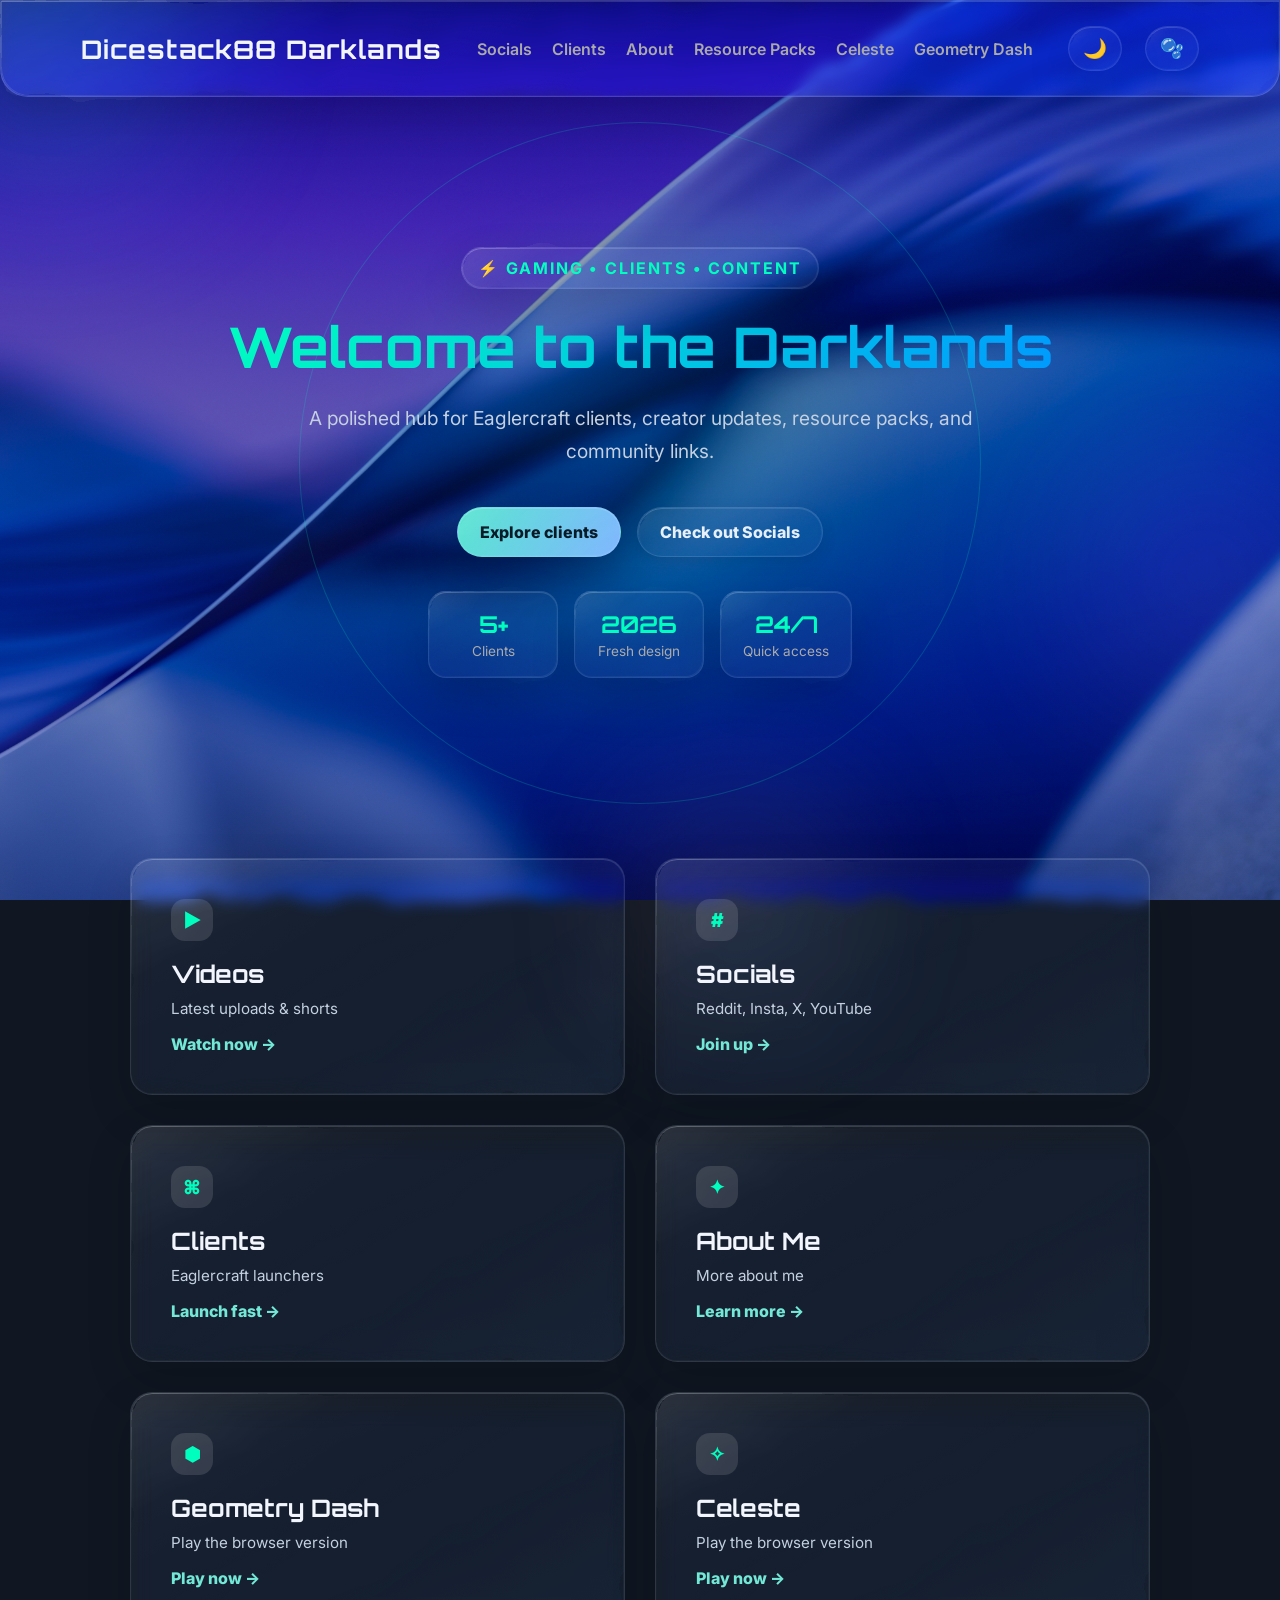
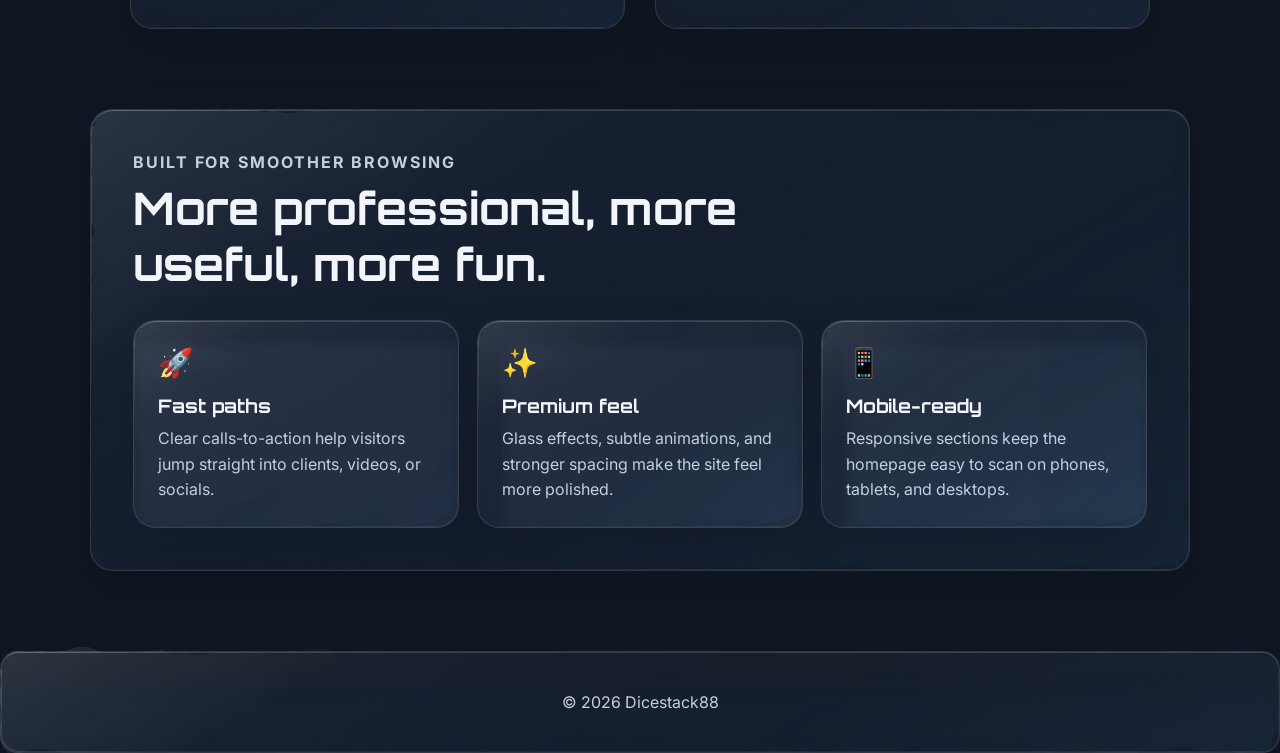
==== index.html @ 55f5ccf0 "Import dicestack88.github.io site files" ====
<!DOCTYPE html>
<html lang="en">
<head>
  <meta charset="UTF-8">
  <meta name="viewport" content="width=device-width, initial-scale=1.0">
  <title>Dicestack88 Darklands</title>
  <link rel="stylesheet" href="styles.css">
  <link rel="stylesheet" href="liquid-glass.css">
  <link href="https://fonts.googleapis.com/css2?family=Inter:wght@400;600;700&family=Orbitron:wght@500&display=swap" rel="stylesheet">
</head>
<body>

  <!-- Navbar -->
  <header class="navbar">
    <div class="logo">Dicestack88 Darklands</div>
    <nav>
      <a href="socials.html">Socials</a>
      <a href="clients.html">Clients</a>
      <a href="about.html">About</a>
      <a href="resourcepacks.html">Resource Packs</a>
      <a href="https://dicestack88.github.io/celeste-wasm/">Celeste</a>
      <a href="geometrydash.html">Geometry Dash</a>
    </nav>
    <button id="themeToggle" class="theme-toggle" title="Toggle dark/light mode" aria-label="Toggle dark/light mode">🌙</button>
  </header>

  <!-- Animated Background -->
  <div class="animated-bg">
    <div class="gradient-orb orb-1"></div>
    <div class="gradient-orb orb-2"></div>
    <div class="gradient-orb orb-3"></div>
  </div>

  <!-- Hero -->
  <section class="hero">
    <div class="hero-badge">⚡ Gaming • Clients • Content</div>
    <h1 class="hero-title">Welcome to the Darklands</h1>
    <p class="hero-subtitle">A polished hub for Eaglercraft clients, creator updates, resource packs, and community links.</p>
    <div class="hero-actions">
      <a class="btn btn-primary" href="clients.html">Explore clients</a>
      <a class="btn btn-secondary" href="socials.html">Check out Socials</a>
    </div>
    <div class="hero-stats" aria-label="Site highlights">
      <div><strong>5+</strong><span>Clients</span></div>
      <div><strong>2026</strong><span>Fresh design</span></div>
      <div><strong>24/7</strong><span>Quick access</span></div>
    </div>
  </section>

  <!-- Cards -->
  <section id="sections" class="sections" aria-label="Featured sections">
    <a href="https://dicestack88.github.io/dicestack88youtube.html" class="card card1 glass-card">
      <div class="card-content">
        <span class="card-icon">▶</span>
        <h2>Videos</h2>
        <p>Latest uploads & shorts</p>
        <span class="card-link">Watch now →</span>
      </div>
    </a>

    <a href="socials.html" class="card card2 glass-card">
      <div class="card-content">
        <span class="card-icon">#</span>
        <h2>Socials</h2>
        <p>Reddit, Insta, X, YouTube</p>
        <span class="card-link">Join up →</span>
      </div>
    </a>

    <a href="clients.html" class="card card3 glass-card">
      <div class="card-content">
        <span class="card-icon">⌘</span>
        <h2>Clients</h2>
        <p>Eaglercraft launchers</p>
        <span class="card-link">Launch fast →</span>
      </div>
    </a>

    <a href="about.html" class="card card4 glass-card">
      <div class="card-content">
        <span class="card-icon">✦</span>
        <h2>About Me</h2>
        <p>More about me</p>
        <span class="card-link">Learn more →</span>
      </div>
    </a>

    <a href="geometrydash.html" class="card card1 glass-card">
      <div class="card-content">
        <span class="card-icon">⬢</span>
        <h2>Geometry Dash</h2>
        <p>Play the browser version</p>
        <span class="card-link">Play now →</span>
      </div>
    </a>

    <a href="https://dicestack88.github.io/celeste-wasm/" class="card card2 glass-card">
      <div class="card-content">
        <span class="card-icon">✧</span>
        <h2>Celeste</h2>
        <p>Play the browser version</p>
        <span class="card-link">Play now →</span>
      </div>
    </a>
  </section>

  <!-- Experience Highlights -->
  <section class="experience-panel" aria-labelledby="experience-title">
    <div>
      <p class="eyebrow">Built for smoother browsing</p>
      <h2 id="experience-title">More professional, more useful, more fun.</h2>
    </div>
    <div class="feature-grid">
      <article class="feature-card">
        <span>🚀</span>
        <h3>Fast paths</h3>
        <p>Clear calls-to-action help visitors jump straight into clients, videos, or socials.</p>
      </article>
      <article class="feature-card">
        <span>✨</span>
        <h3>Premium feel</h3>
        <p>Glass effects, subtle animations, and stronger spacing make the site feel more polished.</p>
      </article>
      <article class="feature-card">
        <span>📱</span>
        <h3>Mobile-ready</h3>
        <p>Responsive sections keep the homepage easy to scan on phones, tablets, and desktops.</p>
      </article>
    </div>
  </section>

  <!-- Footer -->
  <footer class="footer">
    <p>© 2026 Dicestack88</p>
  </footer>

  <script src="theme.js"></script>
  <script src="liquid-glass.js"></script>
</body>
</html>
---- styles.css ----
@import url('https://fonts.googleapis.com/css2?family=Inter:wght@400;600;700&family=Orbitron:wght@500&display=swap');

/* ===== CSS Variables ===== */
:root {
  --primary: #00ffbf;
  --primary-dark: #00cc99;
  --bg: #101722;
  --bg-light: #202c3b;
  --text: #ffffff;
  --text-muted: #aaa;
  --glass-bg: rgba(255, 255, 255, 0.1);
  --glass-border: rgba(255, 255, 255, 0.2);
}

body.light-mode {
  --primary: #00cc99;
  --primary-dark: #009977;
  --bg: #f3f7fc;
  --bg-light: #ffffff;
  --text: #1a1a1a;
  --text-muted: #555;
  --glass-bg: rgba(0, 0, 0, 0.05);
  --glass-border: rgba(0, 0, 0, 0.1);
}

/* ===== Global ===== */
* {
  margin: 0;
  padding: 0;
  box-sizing: border-box;
}

html {
  scroll-behavior: smooth;
}

body {
  font-family: 'Inter', sans-serif;
  background: var(--bg);
  color: var(--text);
  transition: background 0.5s ease, color 0.5s ease;
  position: relative;
  overflow-x: hidden;
}

a {
  text-decoration: none;
  color: var(--text);
}

/* ===== Animated Background ===== */
.animated-bg {
  position: fixed;
  top: 0;
  left: 0;
  width: 100%;
  height: 100%;
  z-index: -1;
  pointer-events: none;
  background: var(--bg);
}

.gradient-orb {
  position: absolute;
  border-radius: 50%;
  filter: blur(80px);
  opacity: 0.3;
  animation: float 20s ease-in-out infinite;
}

.orb-1 {
  width: 300px;
  height: 300px;
  background: linear-gradient(135deg, #00ffbf, #00cc99);
  top: -100px;
  left: -100px;
  animation-duration: 20s;
}

.orb-2 {
  width: 250px;
  height: 250px;
  background: linear-gradient(135deg, #0099ff, #00ffbf);
  top: 50%;
  right: -50px;
  animation-duration: 25s;
  animation-delay: 5s;
}

.orb-3 {
  width: 200px;
  height: 200px;
  background: linear-gradient(135deg, #9d4edd, #00ffbf);
  bottom: -100px;
  left: 50%;
  animation-duration: 30s;
  animation-delay: 10s;
}

@keyframes float {
  0%, 100% { transform: translate(0, 0); }
  25% { transform: translate(30px, -30px); }
  50% { transform: translate(-20px, 20px); }
  75% { transform: translate(20px, -20px); }
}

/* ===== Navbar ===== */
.navbar {
  display: flex;
  justify-content: space-between;
  align-items: center;
  padding: 25px 80px;
  background: var(--glass-bg);
  backdrop-filter: blur(20px);
  border-bottom: 1px solid var(--glass-border);
  position: sticky;
  top: 0;
  z-index: 100;
  transition: all 0.3s ease;
  flex-wrap: wrap;
  gap: 15px;
}

.logo {
  font-family: 'Orbitron', sans-serif;
  font-size: 1.6rem;
  color: var(--primary);
  font-weight: 700;
  letter-spacing: 1px;
}

.navbar nav {
  display: flex;
  gap: 20px;
  flex: 1;
  justify-content: center;
}

.navbar nav a {
  font-weight: 600;
  color: var(--text-muted);
  transition: all 0.3s ease;
  position: relative;
}

.navbar nav a:hover {
  color: var(--primary);
}

.navbar nav a::after {
  content: '';
  position: absolute;
  bottom: -5px;
  left: 0;
  width: 0;
  height: 2px;
  background: var(--primary);
  transition: width 0.3s ease;
}

.navbar nav a:hover::after {
  width: 100%;
}

/* ===== Theme Toggle ===== */
.theme-toggle {
  background: var(--glass-bg);
  border: 1px solid var(--glass-border);
  color: var(--primary);
  padding: 10px 14px;
  border-radius: 8px;
  cursor: pointer;
  font-size: 1.2rem;
  transition: all 0.3s ease;
  backdrop-filter: blur(10px);
}

.theme-toggle:hover {
  background: var(--primary);
  color: var(--bg);
  transform: scale(1.1) rotate(20deg);
}

/* ===== Hero (Home Page) ===== */
.hero {
  text-align: center;
  padding: 200px 20px 120px;
  position: relative;
  z-index: 1;
}

.hero-title {
  font-size: 3.5rem;
  font-family: 'Orbitron', sans-serif;
  margin-bottom: 20px;
  background: linear-gradient(135deg, var(--primary), #0099ff);
  -webkit-background-clip: text;
  -webkit-text-fill-color: transparent;
  background-clip: text;
  animation: slideDown 0.8s ease-out;
}

.hero-subtitle {
  color: var(--text-muted);
  margin-bottom: 40px;
  font-size: 1.2rem;
  animation: slideUp 0.8s ease-out 0.2s both;
}

@keyframes slideDown {
  from {
    opacity: 0;
    transform: translateY(-30px);
  }
  to {
    opacity: 1;
    transform: translateY(0);
  }
}

@keyframes slideUp {
  from {
    opacity: 0;
    transform: translateY(30px);
  }
  to {
    opacity: 1;
    transform: translateY(0);
  }
}

/* ===== Cards Section (Home Page) ===== */
.sections {
  max-width: 1100px;
  margin: auto;
  padding: 60px 40px;
  display: grid;
  grid-template-columns: repeat(2, 1fr);
  gap: 30px;
  position: relative;
  z-index: 1;
}

.card {
  padding: 40px;
  border-radius: 18px;
  min-height: 180px;
  transition: all 0.4s cubic-bezier(0.4, 0, 0.2, 1);
  display: flex;
  flex-direction: column;
  justify-content: flex-end;
  position: relative;
  overflow: hidden;
  border: 1px solid rgba(255, 255, 255, 0.1);
}

.card::before {
  content: '';
  position: absolute;
  inset: 0;
  background: linear-gradient(135deg, transparent, rgba(255, 255, 255, 0.1));
  opacity: 0;
  transition: opacity 0.4s ease;
  pointer-events: none;
}

.card:hover::before {
  opacity: 1;
}

.glass-card {
  background: var(--glass-bg);
  backdrop-filter: blur(10px);
  border: 1px solid var(--glass-border);
}

.card-content {
  position: relative;
  z-index: 2;
}

.card h2 {
  font-family: 'Orbitron', sans-serif;
  margin-bottom: 10px;
  font-size: 1.5rem;
}

.card p {
  color: var(--text-muted);
  font-size: 0.95rem;
}

.card1 { 
  background: linear-gradient(135deg, rgba(31, 41, 51, 0.8), rgba(0, 255, 191, 0.1));
}
.card2 { 
  background: linear-gradient(135deg, rgba(43, 45, 66, 0.8), rgba(0, 153, 255, 0.1));
}
.card3 { 
  background: linear-gradient(135deg, rgba(40, 54, 24, 0.8), rgba(157, 78, 221, 0.1));
}
.card4 { 
  background: linear-gradient(135deg, rgba(58, 12, 163, 0.8), rgba(0, 255, 191, 0.1));
}

.card:hover {
  transform: translateY(-12px) scale(1.02);
  box-shadow: 0 20px 40px rgba(0, 255, 191, 0.2);
  border-color: var(--primary);
  backdrop-filter: blur(20px);
}

/* ===== Page Layout ===== */
.page {
  max-width: 1200px;
  margin: 80px auto;
  padding: 40px 20px;
  position: relative;
  z-index: 1;
}

.page h1 {
  font-family: 'Orbitron', sans-serif;
  font-size: 2.5rem;
  margin-bottom: 15px;
  color: var(--primary);
}

.page > p {
  color: var(--text-muted);
  margin-bottom: 40px;
  font-size: 1.1rem;
}


.inline-link {
  color: var(--primary);
  font-weight: 700;
  text-decoration: none;
}

.inline-link:hover {
  text-decoration: underline;
}

.videos-status {
  margin: -20px 0 28px;
  color: var(--text-muted);
  font-size: 0.95rem;
}

.youtube-embed-panel {
  margin-bottom: 60px;
  padding: 18px;
  border: 1px solid var(--glass-border);
  border-radius: 18px;
  background: var(--glass-bg);
  backdrop-filter: blur(12px);
  box-shadow: 0 18px 45px rgba(0, 0, 0, 0.18);
}

.youtube-frame-wrap {
  position: relative;
  width: 100%;
  aspect-ratio: 16 / 9;
  overflow: hidden;
  border-radius: 14px;
  background: var(--bg-light);
}

.youtube-frame-wrap iframe {
  position: absolute;
  inset: 0;
  width: 100%;
  height: 100%;
  border: 0;
}

.youtube-actions {
  display: flex;
  align-items: center;
  justify-content: space-between;
  gap: 16px;
  flex-wrap: wrap;
  margin-top: 18px;
}

.video-error {
  grid-column: 1 / -1;
  padding: 30px;
  border: 1px solid var(--glass-border);
  border-radius: 16px;
  background: var(--glass-bg);
  backdrop-filter: blur(10px);
  text-align: center;
}

.video-error h2 {
  color: var(--primary);
  font-family: 'Orbitron', sans-serif;
  margin-bottom: 12px;
}

.video-error p {
  color: var(--text-muted);
  margin: 0 auto 20px;
  max-width: 680px;
  line-height: 1.6;
}

.channel-link {
  display: inline-flex;
  align-items: center;
  justify-content: center;
  padding: 12px 20px;
  border-radius: 999px;
  background: var(--primary);
  color: var(--bg);
  font-weight: 800;
  text-decoration: none;
  transition: transform 0.3s ease, box-shadow 0.3s ease;
}

.channel-link:hover {
  transform: translateY(-2px);
  box-shadow: 0 14px 28px rgba(0, 255, 191, 0.24);
}

/* ===== Filter Controls ===== */
.filter-controls {
  display: flex;
  gap: 15px;
  margin-bottom: 40px;
  flex-wrap: wrap;
}

.filter-btn {
  background: var(--glass-bg);
  border: 1px solid var(--glass-border);
  color: var(--text-muted);
  padding: 12px 24px;
  border-radius: 10px;
  cursor: pointer;
  font-weight: 600;
  font-size: 0.95rem;
  transition: all 0.3s cubic-bezier(0.4, 0, 0.2, 1);
  backdrop-filter: blur(10px);
}

.filter-btn:hover {
  background: var(--primary);
  color: var(--bg);
  transform: translateY(-2px);
  box-shadow: 0 10px 20px rgba(0, 255, 191, 0.2);
}

.filter-btn.active {
  background: var(--primary);
  color: var(--bg);
  border-color: var(--primary);
  box-shadow: 0 10px 25px rgba(0, 255, 191, 0.3);
}

/* ===== Videos Container ===== */
.videos-container {
  display: grid;
  grid-template-columns: repeat(auto-fill, minmax(280px, 1fr));
  gap: 30px;
  margin-bottom: 60px;
}

/* ===== Video Card ===== */
.video-card {
  display: flex;
  flex-direction: column;
  border-radius: 14px;
  overflow: hidden;
  background: var(--glass-bg);
  backdrop-filter: blur(10px);
  border: 1px solid var(--glass-border);
  transition: all 0.4s cubic-bezier(0.4, 0, 0.2, 1);
  cursor: pointer;
}

.video-card:hover {
  transform: translateY(-8px) scale(1.02);
  border-color: var(--primary);
  box-shadow: 0 20px 40px rgba(0, 255, 191, 0.2);
}

.video-thumbnail-link {
  display: block;
  overflow: hidden;
}

.video-thumbnail {
  position: relative;
  width: 100%;
  aspect-ratio: 16 / 9;
  background: var(--bg-light);
  overflow: hidden;
}

.video-thumbnail img {
  width: 100%;
  height: 100%;
  object-fit: cover;
  transition: transform 0.4s ease;
}

.video-card:hover .video-thumbnail img {
  transform: scale(1.08);
}

.video-overlay {
  position: absolute;
  inset: 0;
  background: rgba(0, 0, 0, 0.4);
  display: flex;
  align-items: center;
  justify-content: center;
  gap: 15px;
  opacity: 0;
  transition: opacity 0.3s ease;
}

.video-card:hover .video-overlay {
  opacity: 1;
}

.play-icon {
  width: 60px;
  height: 60px;
  background: var(--primary);
  border-radius: 50%;
  display: flex;
  align-items: center;
  justify-content: center;
  color: var(--bg);
  font-size: 1.5rem;
  font-weight: bold;
  transition: transform 0.3s ease;
}

.video-card:hover .play-icon {
  transform: scale(1.15);
}

.video-type {
  background: rgba(0, 255, 191, 0.2);
  color: var(--primary);
  padding: 6px 14px;
  border-radius: 20px;
  font-size: 0.75rem;
  font-weight: 700;
  border: 1px solid var(--primary);
}

/* ===== Video Info ===== */
.video-info {
  padding: 20px;
  flex: 1;
  display: flex;
  flex-direction: column;
}

.video-title {
  text-decoration: none;
  margin-bottom: 12px;
  flex: 1;
}

.video-title h3 {
  font-family: 'Orbitron', sans-serif;
  color: var(--text);
  font-size: 1.1rem;
  line-height: 1.4;
  transition: color 0.3s ease;
}

.video-card:hover .video-title h3 {
  color: var(--primary);
}

.video-date {
  color: var(--text-muted);
  font-size: 0.85rem;
}

/* ===== Socials Page ===== */
.wide-list {
  display: flex;
  flex-direction: column;
  gap: 20px;
}

.wide-card {
  display: flex;
  justify-content: space-between;
  align-items: center;
  padding: 22px 25px;
  border-radius: 14px;
  transition: all 0.4s cubic-bezier(0.4, 0, 0.2, 1);
  color: white;
  border: 1px solid rgba(255, 255, 255, 0.1);
  backdrop-filter: blur(10px);
}

.wide-card:hover {
  transform: translateX(12px);
  filter: brightness(1.15);
  box-shadow: 0 15px 30px rgba(0, 0, 0, 0.3);
}

.youtube { background: linear-gradient(135deg, #ff0000, #cc0000); }
.discord { background: linear-gradient(135deg, #5865F2, #4752C4); }
.reddit { background: linear-gradient(135deg, #ff4500, #cc3300); }
.instagram { background: linear-gradient(135deg, #e1306c, #b1205d); }
.twitter { background: linear-gradient(135deg, #1da1f2, #1a7bc0); }

.wide-card-text h3 {
  font-size: 1.3rem;
  margin-bottom: 5px;
  font-weight: 700;
}

.wide-card-text p {
  color: rgba(255, 255, 255, 0.9);
  font-size: 0.95rem;
}

.wide-card img {
  width: 55px;
  height: 55px;
  object-fit: cover;
  border-radius: 10px;
  background: rgba(0, 0, 0, 0.2);
  padding: 6px;
}

/* ===== Clients Page ===== */
.client-list {
  display: flex;
  flex-direction: column;
  gap: 20px;
}

.client-card {
  display: flex;
  justify-content: space-between;
  align-items: center;
  padding: 26px 30px;
  border-radius: 16px;
  transition: all 0.4s cubic-bezier(0.4, 0, 0.2, 1);
  border: 1px solid rgba(255, 255, 255, 0.1);
  background: var(--glass-bg);
  backdrop-filter: blur(10px);
}

.client-card h2 {
  font-family: 'Orbitron', sans-serif;
  margin-bottom: 6px;
}

.client-card p {
  color: var(--text-muted);
  font-size: 0.95rem;
}

.launch {
  font-weight: bold;
  opacity: 0.9;
}

.client-card:hover {
  transform: translateX(12px);
  filter: brightness(1.1);
  border-color: var(--primary);
  box-shadow: 0 15px 30px rgba(0, 255, 191, 0.15);
}

.eb { background: linear-gradient(135deg, #00b4d8, #0096c0); }
.modern { background: linear-gradient(135deg, #7209b7, #5a0a8a); }
.tuff { background: linear-gradient(135deg, #f72585, #c41e5f); }
.resent { background: linear-gradient(135deg, #2a9d8f, #207a67); }
.launcher { background: linear-gradient(135deg, #fca311, #d68404); }

.eb:hover { box-shadow: 0 0 30px rgba(0, 180, 216, 0.5); }
.modern:hover { box-shadow: 0 0 30px rgba(114, 9, 183, 0.5); }
.tuff:hover { box-shadow: 0 0 30px rgba(247, 37, 133, 0.5); }
.resent:hover { box-shadow: 0 0 30px rgba(42, 157, 143, 0.5); }
.launcher:hover { box-shadow: 0 0 30px rgba(252, 163, 17, 0.5); }

/* ===== About Page ===== */
.about-container {
  display: grid;
  grid-template-columns: repeat(2, 1fr);
  gap: 25px;
}

.about-section {
  background: var(--glass-bg);
  backdrop-filter: blur(10px);
  padding: 30px;
  border-radius: 14px;
  border: 1px solid var(--glass-border);
  transition: all 0.4s cubic-bezier(0.4, 0, 0.2, 1);
}

.about-section:hover {
  transform: translateY(-8px);
  border-color: var(--primary);
  box-shadow: 0 15px 30px rgba(0, 255, 191, 0.2);
  background: linear-gradient(135deg, rgba(0, 255, 191, 0.1), rgba(0, 153, 255, 0.05));
}

.about-section h2 {
  font-family: 'Orbitron', sans-serif;
  font-size: 1.3rem;
  margin-bottom: 15px;
  color: var(--primary);
}

.about-section p {
  color: var(--text-muted);
  line-height: 1.6;
}

/* ===== Footer ===== */
.footer {
  text-align: center;
  padding: 40px;
  margin-top: 60px;
  border-top: 1px solid var(--glass-border);
  color: var(--text-muted);
  background: var(--glass-bg);
  backdrop-filter: blur(10px);
  position: relative;
  z-index: 1;
}

/* ===== No Results ===== */
.no-results {
  text-align: center;
  padding: 80px 20px;
  color: var(--text-muted);
}

.no-results p {
  font-size: 1.2rem;
}

/* ===== Mobile ===== */
@media (max-width: 1024px) {
  .videos-container {
    grid-template-columns: repeat(auto-fill, minmax(240px, 1fr));
    gap: 20px;
  }
}

@media (max-width: 800px) {
  .sections {
    grid-template-columns: 1fr;
  }

  .about-container {
    grid-template-columns: 1fr;
  }
}

@media (max-width: 768px) {
  .navbar {
    padding: 20px 30px;
    gap: 10px;
  }

  .navbar nav {
    order: 3;
    width: 100%;
    flex-direction: column;
    gap: 10px;
    justify-content: flex-start;
  }

  .page {
    margin: 40px auto;
    padding: 20px;
  }

  .page h1 {
    font-size: 2rem;
  }

  .hero-title {
    font-size: 2.2rem;
  }

  .videos-container {
    grid-template-columns: repeat(auto-fill, minmax(180px, 1fr));
    gap: 15px;
  }

  .filter-controls {
    gap: 10px;
  }

  .filter-btn {
    padding: 10px 16px;
    font-size: 0.85rem;
  }

  .wide-card {
    flex-direction: column;
    align-items: flex-start;
    gap: 10px;
  }

  .client-card {
    flex-direction: column;
    align-items: flex-start;
    gap: 10px;
  }

  .launch {
    align-self: flex-end;
  }
}

@media (max-width: 480px) {
  .navbar {
    padding: 15px 15px;
  }

  .logo {
    font-size: 1.2rem;
  }

  .page h1 {
    font-size: 1.5rem;
  }

  .hero-title {
    font-size: 1.8rem;
  }

  .videos-container {
    grid-template-columns: repeat(auto-fill, minmax(150px, 1fr));
    gap: 12px;
  }

  .video-info {
    padding: 12px;
  }

  .video-title h3 {
    font-size: 0.9rem;
  }

  .orb-1 {
    width: 150px;
    height: 150px;
  }

  .orb-2 {
    width: 100px;
    height: 100px;
  }

  .orb-3 {
    width: 80px;
    height: 80px;
  }

  .sections {
    padding: 30px 20px;
  }

  .about-container {
    gap: 15px;
  }

  .about-section {
    padding: 20px;
  }

  .wide-card {
    padding: 16px;
  }

  .client-card {
    padding: 16px;
  }
}

/* ===== Professional Homepage Enhancements ===== */
.hero {
  min-height: 72vh;
  display: flex;
  flex-direction: column;
  align-items: center;
  justify-content: center;
  padding-top: 150px;
}

.hero::before {
  content: '';
  position: absolute;
  width: min(680px, 85vw);
  height: min(680px, 85vw);
  border: 1px solid rgba(0, 255, 191, 0.18);
  border-radius: 50%;
  background: radial-gradient(circle, rgba(0, 255, 191, 0.12), transparent 60%);
  z-index: -1;
  animation: pulseGlow 6s ease-in-out infinite;
}

.hero-badge,
.eyebrow {
  color: var(--primary);
  font-weight: 700;
  letter-spacing: 0.12em;
  text-transform: uppercase;
}

.hero-badge {
  margin-bottom: 22px;
  padding: 10px 16px;
  border: 1px solid var(--glass-border);
  border-radius: 999px;
  background: var(--glass-bg);
  backdrop-filter: blur(14px);
  box-shadow: 0 10px 40px rgba(0, 255, 191, 0.08);
  animation: slideDown 0.8s ease-out both;
}

.hero-subtitle {
  max-width: 680px;
  margin-left: auto;
  margin-right: auto;
  line-height: 1.7;
}

.hero-actions,
.hero-stats {
  display: flex;
  justify-content: center;
  flex-wrap: wrap;
  gap: 16px;
  animation: slideUp 0.8s ease-out 0.35s both;
}

.btn {
  display: inline-flex;
  align-items: center;
  justify-content: center;
  min-width: 155px;
  padding: 14px 22px;
  border-radius: 999px;
  font-weight: 800;
  transition: transform 0.3s ease, box-shadow 0.3s ease, background 0.3s ease;
}

.btn:hover,
.btn:focus-visible {
  transform: translateY(-3px);
}

.btn-primary {
  color: var(--bg);
  background: linear-gradient(135deg, var(--primary), #0099ff);
  box-shadow: 0 14px 30px rgba(0, 255, 191, 0.25);
}

.btn-secondary {
  color: var(--text);
  background: var(--glass-bg);
  border: 1px solid var(--glass-border);
  backdrop-filter: blur(12px);
}

.hero-stats {
  margin-top: 34px;
}

.hero-stats div {
  min-width: 130px;
  padding: 18px 22px;
  border: 1px solid var(--glass-border);
  border-radius: 18px;
  background: var(--glass-bg);
  backdrop-filter: blur(16px);
}

.hero-stats strong,
.hero-stats span {
  display: block;
}

.hero-stats strong {
  font-family: 'Orbitron', sans-serif;
  color: var(--primary);
  font-size: 1.45rem;
}

.hero-stats span {
  color: var(--text-muted);
  margin-top: 4px;
  font-size: 0.85rem;
}

.card-icon {
  display: inline-grid;
  place-items: center;
  width: 42px;
  height: 42px;
  margin-bottom: 18px;
  border-radius: 14px;
  background: rgba(255, 255, 255, 0.12);
  color: var(--primary);
  font-weight: 900;
  font-size: 1.2rem;
}

.card-link {
  display: inline-block;
  margin-top: 16px;
  color: var(--primary);
  font-weight: 800;
}

.experience-panel {
  max-width: 1100px;
  margin: 20px auto 80px;
  padding: 42px;
  border: 1px solid var(--glass-border);
  border-radius: 28px;
  background: linear-gradient(135deg, var(--glass-bg), rgba(0, 255, 191, 0.06));
  backdrop-filter: blur(18px);
  position: relative;
  z-index: 1;
}

.experience-panel h2 {
  max-width: 720px;
  margin: 8px 0 28px;
  font-family: 'Orbitron', sans-serif;
  font-size: clamp(1.8rem, 4vw, 2.8rem);
}

.feature-grid {
  display: grid;
  grid-template-columns: repeat(3, 1fr);
  gap: 18px;
}

.feature-card {
  padding: 24px;
  border: 1px solid var(--glass-border);
  border-radius: 20px;
  background: rgba(255, 255, 255, 0.06);
}

.feature-card span {
  font-size: 1.8rem;
}

.feature-card h3 {
  margin: 14px 0 8px;
  font-family: 'Orbitron', sans-serif;
}

.feature-card p {
  color: var(--text-muted);
  line-height: 1.6;
}

@keyframes pulseGlow {
  0%, 100% { transform: scale(0.96); opacity: 0.6; }
  50% { transform: scale(1.04); opacity: 1; }
}

@media (max-width: 760px) {
  .hero {
    min-height: auto;
    padding-top: 110px;
  }

  .hero-actions,
  .hero-stats {
    flex-direction: column;
    align-items: stretch;
  }

  .feature-grid {
    grid-template-columns: 1fr;
  }

  .experience-panel {
    margin-left: 20px;
    margin-right: 20px;
    padding: 28px;
  }
}
---- liquid-glass.css ----
/* Liquid Glass — progressive enhancement for Dicestack88 Darklands.
   Uses layered lighting, edge reflections, displacement refraction and pointer-responsive highlights. */
:root {
  --lg-tint: rgba(235, 246, 255, .075);
  --lg-tint-strong: rgba(235, 246, 255, .13);
  --lg-edge: rgba(255, 255, 255, .28);
  --lg-edge-soft: rgba(255, 255, 255, .11);
  --lg-shadow: 0 18px 55px rgba(0, 0, 0, .24), inset 0 1px 0 rgba(255,255,255,.2);
  --lg-blur: 24px;
}
body.light-mode {
  --lg-tint: rgba(255,255,255,.43);
  --lg-tint-strong: rgba(255,255,255,.62);
  --lg-edge: rgba(255,255,255,.8);
  --lg-edge-soft: rgba(25,45,65,.12);
  --lg-shadow: 0 18px 55px rgba(35,55,80,.12), inset 0 1px 0 rgba(255,255,255,.9);
}
html { color-scheme: dark; }
body.light-mode { color-scheme: light; }

/* The filter is injected by liquid-glass.js. Keep effects on the glass surface,
   not on the text, so labels stay sharp and accessible. */
.lg-surface, .navbar, .glass-card, .card, .experience-panel, .feature-card,
.theme-toggle, .btn, .panel, .yt-card, .split-card, .player-box, .cta-inner,
.stat, .hero-badge, .tag, .status {
  position: relative;
  isolation: isolate;
  background-color: var(--lg-tint);
  border: 1px solid var(--lg-edge-soft);
  box-shadow: var(--lg-shadow);
  -webkit-backdrop-filter: blur(var(--lg-blur)) saturate(1.65);
  backdrop-filter: blur(var(--lg-blur)) saturate(1.65);
}
.navbar, body > nav {
  border-color: var(--lg-edge);
  background: linear-gradient(120deg, rgba(255,255,255,.13), rgba(255,255,255,.035) 48%, rgba(255,255,255,.085));
  box-shadow: 0 10px 40px rgba(0,0,0,.15), inset 0 1px 0 rgba(255,255,255,.34), inset 0 -1px 0 rgba(255,255,255,.06);
}
.navbar::before, .glass-card::before, .card::before, .experience-panel::before,
.feature-card::before, .theme-toggle::before, .btn::before, .panel::before,
.yt-card::before, .split-card::before, .player-box::before, .cta-inner::before,
.stat::before, .hero-badge::before, .tag::before, .status::before, .lg-surface::before {
  content: "";
  position: absolute;
  inset: 0;
  z-index: -1;
  pointer-events: none;
  border-radius: inherit;
  background:
    radial-gradient(140% 90% at var(--lg-x, 18%) var(--lg-y, 0%), rgba(255,255,255,.26), transparent 38%),
    linear-gradient(145deg, rgba(255,255,255,.18), transparent 26%, transparent 68%, rgba(255,255,255,.075));
  opacity: .85;
}
.navbar::after, .glass-card::after, .card::after, .experience-panel::after,
.feature-card::after, .theme-toggle::after, .btn::after, .panel::after,
.yt-card::after, .split-card::after, .player-box::after, .cta-inner::after,
.stat::after, .hero-badge::after, .tag::after, .status::after, .lg-surface::after {
  content: "";
  position: absolute;
  inset: 0;
  z-index: -1;
  pointer-events: none;
  border-radius: inherit;
  padding: 1px;
  background: linear-gradient(135deg, rgba(255,255,255,.62), rgba(255,255,255,.08) 23%, transparent 48%, rgba(135,220,255,.16) 70%, rgba(255,255,255,.28));
  -webkit-mask: linear-gradient(#000 0 0) content-box, linear-gradient(#000 0 0);
  -webkit-mask-composite: xor;
  mask-composite: exclude;
  opacity: .7;
}
.glass-card, .card, .feature-card, .panel, .yt-card, .split-card, .player-box, .stat {
  overflow: hidden;
  border-radius: 24px;
  transition: transform .35s cubic-bezier(.2,.8,.2,1), box-shadow .35s ease, border-color .35s ease, background-color .35s ease;
}
.glass-card:hover, .card:hover, .feature-card:hover, .panel:hover, .yt-card:hover,
.split-card:hover, .player-box:hover {
  transform: translateY(-4px);
  border-color: rgba(255,255,255,.4);
  box-shadow: 0 24px 65px rgba(0,0,0,.3), inset 0 1px 0 rgba(255,255,255,.28);
}
.theme-toggle, .btn, .hero-badge, .tag, .status {
  border-radius: 999px;
}
.theme-toggle, .btn {
  overflow: hidden;
  -webkit-backdrop-filter: blur(28px) saturate(1.8);
  backdrop-filter: blur(28px) saturate(1.8);
}
button, a, .glass-card, .card, .yt-card { -webkit-tap-highlight-color: transparent; }
button:focus-visible, a:focus-visible {
  outline: 2px solid rgba(130,220,255,.95);
  outline-offset: 4px;
}
.animated-bg { filter: saturate(1.18); }
.gradient-orb { opacity: .36; }
.hero-title, .hero h1 { text-wrap: balance; }
.footer { border-color: var(--lg-edge-soft); }
body.light-mode .navbar, body.light-mode > nav {
  background: linear-gradient(120deg, rgba(255,255,255,.76), rgba(255,255,255,.43) 48%, rgba(255,255,255,.62));
}
body.light-mode .glass-card, body.light-mode .card, body.light-mode .experience-panel,
body.light-mode .feature-card, body.light-mode .theme-toggle, body.light-mode .panel,
body.light-mode .yt-card, body.light-mode .split-card, body.light-mode .player-box,
body.light-mode .cta-inner, body.light-mode .stat {
  color: #101820;
}
/* Apple-like floating dock treatment on the standalone creator page. */
body > nav {
  border-radius: 0 0 26px 26px;
}
.yt-card .thumb, .player-box img { border-radius: 18px; }
@supports (backdrop-filter: blur(1px)) {
  .navbar, .glass-card, .card, .experience-panel, .feature-card, .theme-toggle,
  .btn, .panel, .yt-card, .split-card, .player-box, .cta-inner, .stat, .hero-badge, .tag, .status {
    backdrop-filter: blur(var(--lg-blur)) saturate(1.7);
  }
}
@media (max-width: 700px) {
  :root { --lg-blur: 18px; }
  .navbar { padding-left: 18px !important; padding-right: 18px !important; }
  .glass-card, .card, .feature-card, .panel, .yt-card, .split-card, .player-box { border-radius: 20px; }
}
@media (prefers-reduced-motion: reduce) {
  *, *::before, *::after { scroll-behavior: auto !important; animation-duration: .01ms !important; animation-iteration-count: 1 !important; transition-duration: .01ms !important; }
}
/* Gentle displacement bends the reflected highlight itself, suggesting optical thickness. */
.lg-svg-filter-supported .lg-surface::before { filter: url(#liquidGlassRefraction); }


/* === Pass 2: make the material visibly translucent ===
   Explicitly override legacy card fills (including .card1–.card4), which otherwise
   paint opaque gradients over the glass material. */
:root {
  --lg-tint: rgba(210, 232, 255, .035);
  --lg-tint-strong: rgba(210, 232, 255, .075);
  --lg-edge: rgba(255, 255, 255, .42);
  --lg-edge-soft: rgba(255, 255, 255, .16);
  --lg-blur: 13px;
}
body.light-mode {
  --lg-tint: rgba(255, 255, 255, .20);
  --lg-tint-strong: rgba(255, 255, 255, .32);
  --lg-edge: rgba(255, 255, 255, .72);
  --lg-edge-soft: rgba(35, 55, 75, .14);
}
.navbar, .navbar .theme-toggle, .glass-card, .card, .card1, .card2, .card3, .card4,
.experience-panel, .feature-card, .panel, .youtube-embed-panel, .video-error,
.video-card, .filter-btn, .yt-card, .split-card, .player-box, .cta-inner,
.stat, .hero-badge, .tag, .status, .btn, .theme-toggle, .lg-surface {
  background: var(--lg-tint) !important;
  background-image: none;
  -webkit-backdrop-filter: blur(var(--lg-blur)) saturate(1.85) contrast(1.04);
  backdrop-filter: blur(var(--lg-blur)) saturate(1.85) contrast(1.04);
  border-color: var(--lg-edge-soft);
}
.navbar, body > nav {
  background: rgba(190, 220, 255, .055) !important;
  border: 1px solid var(--lg-edge) !important;
  border-radius: 0 0 28px 28px;
  box-shadow: 0 14px 44px rgba(0,0,0,.16), inset 0 1px 0 rgba(255,255,255,.36), inset 0 -1px 0 rgba(255,255,255,.08);
}
.card::before, .navbar::before, .glass-card::before, .lg-surface::before {
  z-index: 0;
  opacity: 1;
  background:
    radial-gradient(125% 110% at var(--lg-x, 20%) var(--lg-y, 0%), rgba(255,255,255,.20), transparent 43%),
    linear-gradient(145deg, rgba(255,255,255,.12), transparent 30%, transparent 72%, rgba(160,220,255,.055));
}
.card::after, .navbar::after, .glass-card::after, .lg-surface::after { z-index: 0; }
.card > *, .navbar > *, .glass-card > *, .lg-surface > * { position: relative; z-index: 1; }
.theme-toggle, .btn, .filter-btn, .hero-badge, .tag, .status { border-radius: 999px; }
.card1, .card2, .card3, .card4 {
  background: rgba(225,240,255,.035) !important;
}
body.light-mode .navbar, body.light-mode > nav {
  background: rgba(255,255,255,.30) !important;
}
body.light-mode .card1, body.light-mode .card2, body.light-mode .card3, body.light-mode .card4 {
  background: rgba(255,255,255,.24) !important;
}


/* === Pass 3: stronger material definition and true-backdrop-filter attempt === */
:root {
  --lg-tint: rgba(218, 235, 255, .025);
  --lg-tint-strong: rgba(218, 235, 255, .055);
  --lg-blur: 11px;
}
body.light-mode {
  --lg-tint: rgba(255, 255, 255, .16);
  --lg-tint-strong: rgba(255, 255, 255, .26);
}
.lg-surface {
  background-color: var(--lg-tint) !important;
  background-image: none;
  border: 1px solid var(--lg-edge-soft);
  box-shadow: 0 16px 48px rgba(0,0,0,.18), inset 0 1px 0 rgba(255,255,255,.25), inset 0 -1px 0 rgba(255,255,255,.035);
  -webkit-backdrop-filter: blur(var(--lg-blur)) saturate(1.9) contrast(1.035);
  backdrop-filter: blur(var(--lg-blur)) saturate(1.9) contrast(1.035);
}
.lg-surface::before {
  z-index: 0;
  opacity: .95;
  background:
    radial-gradient(130% 120% at var(--lg-x, 18%) var(--lg-y, 0%), rgba(255,255,255,.19), transparent 42%),
    linear-gradient(155deg, rgba(255,255,255,.13) 0%, rgba(255,255,255,.025) 20%, transparent 48%, rgba(140,205,255,.045) 76%, rgba(255,255,255,.07) 100%);
}
.lg-surface::after { z-index: 0; opacity: .88; }
.lg-surface > * { position: relative; z-index: 1; }
.lg-surface :is(img, video, iframe) { position: relative; z-index: 1; }
.lg-surface:is(.card1,.card2,.card3,.card4) { background: rgba(218,235,255,.025) !important; }
.lg-surface:is(.navbar, .theme-toggle, .btn, .filter-btn, .hero-badge, .tag, .status) {
  border-radius: 999px;
}
.lg-surface:is(.navbar, body > nav) {
  border-radius: 0 0 28px 28px;
  background: rgba(190,220,255,.035) !important;
}
.lg-surface:is(.card, .glass-card, .panel, .youtube-embed-panel, .video-error,
.video-card, .yt-card, .split-card, .player-box, .cta-inner, .experience-panel,
.feature-card, .social-card, .resource-card) { overflow: hidden; }
.lg-surface:hover {
  border-color: rgba(255,255,255,.38);
  box-shadow: 0 22px 60px rgba(0,0,0,.24), inset 0 1px 0 rgba(255,255,255,.32);
}
body.light-mode .lg-surface {
  background-color: rgba(255,255,255,.17) !important;
  box-shadow: 0 18px 48px rgba(30,50,75,.10), inset 0 1px 0 rgba(255,255,255,.85);
}
body.light-mode .lg-surface::before {
  background:
    radial-gradient(130% 120% at var(--lg-x, 18%) var(--lg-y, 0%), rgba(255,255,255,.66), transparent 42%),
    linear-gradient(155deg, rgba(255,255,255,.48), rgba(255,255,255,.06) 34%, transparent 70%, rgba(125,175,220,.07));
}
/* Experimental actual backdrop displacement. This is enabled only when the browser
   reports SVG url() support in backdrop-filter; otherwise blur/saturation is retained. */
.lg-refraction-supported .lg-surface {
  -webkit-backdrop-filter: url(#liquidGlassRefraction) blur(11px) saturate(1.9);
  backdrop-filter: url(#liquidGlassRefraction) blur(11px) saturate(1.9);
}
@media (max-width: 700px) {
  :root { --lg-blur: 9px; }
  .lg-surface:is(.navbar, body > nav) { border-radius: 0 0 20px 20px; }
}


/* === Pass 4: consistent Liquid Glass surfaces across every page ===
   Static studio lighting replaces the distracting cursor-following white spot.
   Real optical displacement is intentionally not claimed: CSS backdrop-filter
   does not reliably refract the pixels behind an element across browsers. */
:root {
  --lg-tint: rgba(190, 215, 245, .045);
  --lg-edge: rgba(235, 245, 255, .27);
  --lg-edge-soft: rgba(220, 235, 255, .16);
  --lg-blur: 18px;
}
body.light-mode {
  --lg-tint: rgba(255, 255, 255, .28);
  --lg-edge: rgba(255, 255, 255, .78);
  --lg-edge-soft: rgba(50, 70, 90, .15);
}
.lg-surface {
  position: relative;
  isolation: isolate;
  background: var(--lg-tint) !important;
  background-image: none !important;
  border: 1px solid var(--lg-edge-soft) !important;
  box-shadow: 0 12px 34px rgba(0,0,0,.13), inset 0 1px 0 rgba(255,255,255,.22), inset 0 -1px 0 rgba(255,255,255,.035) !important;
  -webkit-backdrop-filter: blur(var(--lg-blur)) saturate(1.65);
  backdrop-filter: blur(var(--lg-blur)) saturate(1.65);
  transition: background-color .25s ease, border-color .25s ease, box-shadow .25s ease, transform .25s ease;
}
.lg-surface::before {
  content: "";
  position: absolute;
  inset: 0;
  z-index: 0;
  pointer-events: none;
  border-radius: inherit;
  background: linear-gradient(155deg, rgba(255,255,255,.13) 0%, rgba(255,255,255,.035) 16%, transparent 43%, transparent 72%, rgba(155,205,255,.045) 100%);
  opacity: .85;
}
.lg-surface::after {
  content: "";
  position: absolute;
  inset: 0;
  z-index: 0;
  pointer-events: none;
  border-radius: inherit;
  padding: 1px;
  background: linear-gradient(135deg, rgba(255,255,255,.48), rgba(255,255,255,.08) 24%, transparent 52%, rgba(175,215,255,.12) 76%, rgba(255,255,255,.20));
  -webkit-mask: linear-gradient(#000 0 0) content-box, linear-gradient(#000 0 0);
  -webkit-mask-composite: xor;
  mask-composite: exclude;
  opacity: .72;
}
.lg-surface > * { position: relative; z-index: 1; }
.lg-surface:is(.navbar, body > nav) {
  background: rgba(190,215,245,.055) !important;
  border-color: var(--lg-edge) !important;
}
.lg-surface:is(.card, .glass-card, .client-card, .wide-card, .about-section, .video-card,
.youtube-embed-panel, .video-error, .experience-panel, .feature-card, .panel, .yt-card,
.split-card, .player-box, .cta-inner, .resource-card, .social-card) {
  border-radius: 22px;
  overflow: hidden;
}
.lg-surface:is(.client-card, .wide-card) {
  padding: 24px 28px;
  color: var(--text);
  background-color: rgba(205,225,250,.045) !important;
}
.lg-surface.client-card:is(.eb) { background-color: rgba(0,180,216,.075) !important; }
.lg-surface.client-card:is(.modern) { background-color: rgba(145,90,220,.075) !important; }
.lg-surface.client-card:is(.tuff) { background-color: rgba(247,37,133,.065) !important; }
.lg-surface.client-card:is(.resent) { background-color: rgba(42,157,143,.075) !important; }
.lg-surface.client-card:is(.launcher) { background-color: rgba(252,163,17,.075) !important; }
.lg-surface.wide-card:is(.youtube) { background-color: rgba(255,40,40,.055) !important; }
.lg-surface.wide-card:is(.discord) { background-color: rgba(88,101,242,.065) !important; }
.lg-surface.wide-card:is(.reddit) { background-color: rgba(255,69,0,.055) !important; }
.lg-surface.wide-card:is(.instagram) { background-color: rgba(225,48,108,.055) !important; }
.lg-surface.wide-card:is(.twitter) { background-color: rgba(29,161,242,.055) !important; }
.lg-surface:is(.theme-toggle, .btn, .filter-btn, .hero-badge, .tag, .status, .channel-link) {
  border-radius: 999px;
}
.lg-surface:is(.btn, .filter-btn, .theme-toggle, .client-card, .wide-card, .card, .channel-link) {
  cursor: pointer;
}
.lg-surface:is(a, button):hover {
  border-color: rgba(240,248,255,.42) !important;
  box-shadow: 0 16px 38px rgba(0,0,0,.18), inset 0 1px 0 rgba(255,255,255,.28) !important;
  filter: none;
}
.lg-surface:is(.client-card, .wide-card):hover { transform: translateY(-2px); }
.lg-surface:is(a, button):active { transform: scale(.99); }
body.light-mode .lg-surface {
  background-color: rgba(255,255,255,.28) !important;
  box-shadow: 0 12px 34px rgba(35,55,80,.09), inset 0 1px 0 rgba(255,255,255,.82) !important;
}
body.light-mode .lg-surface::before {
  background: linear-gradient(155deg, rgba(255,255,255,.55), rgba(255,255,255,.12) 32%, transparent 70%, rgba(125,175,220,.06));
}
body.light-mode .lg-surface.client-card,
body.light-mode .lg-surface.wide-card { color: #15202b; }
.lg-surface :is(img, video, iframe) { position: relative; z-index: 1; }
@media (max-width: 700px) {
  :root { --lg-blur: 13px; }
  .lg-surface:is(.client-card, .wide-card) { padding: 20px; }
}
@media (prefers-reduced-motion: reduce) {
  .lg-surface { transition: none !important; }
}

/* Small metric tiles and the standalone creator footer use the same material. */
.lg-surface:is(footer, .footer, .hero-stats > div) {
  background: var(--lg-tint) !important;
  background-image: none !important;
  border: 1px solid var(--lg-edge-soft);
  border-radius: 18px;
  -webkit-backdrop-filter: blur(var(--lg-blur)) saturate(1.65);
  backdrop-filter: blur(var(--lg-blur)) saturate(1.65);
}


/* === Pass 5: SVG backdrop refraction + brighter backdrop + reliable light mode === */
:root {
  --lg-tint: rgba(205, 225, 250, .055);
  --lg-tint-strong: rgba(205, 225, 250, .095);
  --lg-edge: rgba(240, 248, 255, .38);
  --lg-edge-soft: rgba(225, 239, 255, .19);
  --lg-blur: 13px;
}
html { color-scheme: dark; }
html.light-mode, html:has(body.light-mode) { color-scheme: light; }
body {
  background-color: var(--bg);
}
.animated-bg {
  background:
    radial-gradient(ellipse at 14% 12%, rgba(0, 255, 191, .075), transparent 40%),
    radial-gradient(ellipse at 88% 46%, rgba(0, 153, 255, .085), transparent 42%),
    var(--bg) !important;
}
.gradient-orb { opacity: .42; }
body.light-mode {
  --lg-tint: rgba(255, 255, 255, .38);
  --lg-tint-strong: rgba(255, 255, 255, .52);
  --lg-edge: rgba(255, 255, 255, .88);
  --lg-edge-soft: rgba(52, 75, 100, .17);
}
body.light-mode .animated-bg {
  background:
    radial-gradient(ellipse at 12% 10%, rgba(0, 190, 155, .11), transparent 40%),
    radial-gradient(ellipse at 88% 42%, rgba(45, 135, 235, .12), transparent 44%),
    #edf3fa !important;
}
body.light-mode .lg-surface {
  background: rgba(255,255,255,.38) !important;
  color: #182433;
  border-color: rgba(55,78,102,.16) !important;
  box-shadow: 0 12px 34px rgba(35,55,80,.10), inset 0 1px 0 rgba(255,255,255,.94), inset 0 -1px 0 rgba(40,60,85,.045) !important;
  -webkit-backdrop-filter: blur(15px) saturate(1.35);
  backdrop-filter: blur(15px) saturate(1.35);
}
body.light-mode .lg-surface::before {
  background: linear-gradient(150deg, rgba(255,255,255,.70), rgba(255,255,255,.16) 28%, transparent 62%, rgba(130,180,225,.10)) !important;
  opacity: .9;
}
body.light-mode .lg-surface::after {
  background: linear-gradient(135deg, rgba(255,255,255,.96), rgba(255,255,255,.24) 28%, transparent 54%, rgba(120,160,205,.17) 78%, rgba(255,255,255,.60)) !important;
  opacity: .72;
}
body.light-mode .navbar,
body.light-mode > nav {
  background: rgba(245,249,255,.66) !important;
}
body.light-mode .navbar nav a,
body.light-mode .logo,
body.light-mode .page h1,
body.light-mode .page h2,
body.light-mode .page h3,
body.light-mode .client-card h2,
body.light-mode .wide-card,
body.light-mode .hero-subtitle,
body.light-mode .card h2,
body.light-mode .card p,
body.light-mode .about-section,
body.light-mode footer {
  color: var(--text);
}
body.light-mode .client-card p,
body.light-mode .wide-card p,
body.light-mode .page > p,
body.light-mode .text-muted {
  color: var(--text-muted);
}
body.light-mode .theme-toggle {
  color: #126b62;
  background: rgba(255,255,255,.64) !important;
}
body.light-mode .client-card:is(.eb,.modern,.tuff,.resent,.launcher),
body.light-mode .wide-card:is(.youtube,.discord,.reddit,.instagram,.twitter) {
  background-color: rgba(255,255,255,.42) !important;
}
/* SVG lens filter is applied to the pixels behind each glass element on Chromium.
   Other engines keep the high-quality blur/tint fallback instead. */
.lg-refraction-supported .lg-surface {
  -webkit-backdrop-filter: url(#liquidGlassRefraction) blur(var(--lg-blur)) saturate(1.8);
  backdrop-filter: url(#liquidGlassRefraction) blur(var(--lg-blur)) saturate(1.8);
}
body.light-mode.lg-refraction-supported .lg-surface {
  -webkit-backdrop-filter: url(#liquidGlassRefraction) blur(15px) saturate(1.35);
  backdrop-filter: url(#liquidGlassRefraction) blur(15px) saturate(1.35);
}
@media (max-width: 700px) {
  :root { --lg-blur: 11px; }
  body.light-mode .lg-surface { -webkit-backdrop-filter: blur(12px) saturate(1.3); backdrop-filter: blur(12px) saturate(1.3); }
}

/* Pass 6: softer edges, stronger refraction, fresh accessible button palette */
:root {
  --lg-edge: rgba(225,239,255,.19);
  --lg-edge-soft: rgba(205,225,250,.095);
  --lg-tint: rgba(180,210,245,.055);
  --lg-blur: 12px;
  --lg-accent: #57e6d0;
  --lg-accent-2: #82b7ff;
  --lg-ink-on-accent: #071b27;
  --lg-button-glass: rgba(28,43,62,.78);
  --lg-button-border: rgba(177,205,238,.18);
}
.lg-surface {
  border-color: var(--lg-edge-soft) !important;
  box-shadow: 0 12px 32px rgba(0,0,0,.15), inset 0 1px 0 rgba(255,255,255,.12), inset 0 -1px 0 rgba(255,255,255,.025) !important;
}
.lg-surface::after {
  background: linear-gradient(135deg,rgba(255,255,255,.24),rgba(255,255,255,.035) 27%,transparent 53%,rgba(135,195,255,.08) 78%,rgba(255,255,255,.10)) !important;
  opacity: .42 !important;
}
.lg-surface::before {
  background: linear-gradient(150deg,rgba(255,255,255,.095),rgba(255,255,255,.018) 27%,transparent 58%,rgba(80,175,230,.04)) !important;
  opacity: .82 !important;
}
.lg-surface:hover {
  border-color: rgba(200,225,255,.26) !important;
  box-shadow: 0 16px 38px rgba(0,0,0,.19), inset 0 1px 0 rgba(255,255,255,.16) !important;
}
/* Teal-to-blue primary actions and calm slate secondary controls. */
.btn-primary,.channel-link,.filter-btn.active,.filter-btn[aria-pressed="true"] {
  color: var(--lg-ink-on-accent) !important;
  background: linear-gradient(118deg,var(--lg-accent),var(--lg-accent-2)) !important;
  border: 1px solid rgba(195,250,246,.32) !important;
  box-shadow: 0 7px 20px rgba(58,190,195,.15),inset 0 1px 0 rgba(255,255,255,.24) !important;
  text-shadow: none !important;
}
.btn-primary:hover,.channel-link:hover,.filter-btn.active:hover,.filter-btn[aria-pressed="true"]:hover {
  filter: brightness(1.055) !important;
  box-shadow: 0 10px 24px rgba(58,190,195,.22),inset 0 1px 0 rgba(255,255,255,.28) !important;
}
.btn-secondary,.filter-btn,.theme-toggle,.btn:not(.btn-primary) {
  color: #e7f0fb !important;
  background: var(--lg-button-glass) !important;
  border: 1px solid var(--lg-button-border) !important;
  box-shadow: 0 5px 16px rgba(0,0,0,.10),inset 0 1px 0 rgba(255,255,255,.09) !important;
}
.btn-secondary:hover,.filter-btn:hover,.theme-toggle:hover,.btn:not(.btn-primary):hover {
  background: rgba(55,77,103,.86) !important;
  border-color: rgba(130,183,255,.35) !important;
}
button:focus-visible,a:focus-visible,input:focus-visible,select:focus-visible {
  outline: 2px solid var(--lg-accent-2) !important;
  outline-offset: 3px;
}
body:not(.light-mode) { color: #edf3fb; }
body:not(.light-mode) :is(p,li,label,.text-muted,.video-date,.hero-subtitle,.client-card p,.wide-card p,.about-section p,.feature-card p,.card p,.page > p,.no-results) { color: #c4d0e0; }
body:not(.light-mode) :is(h1,h2,h3,h4,h5,h6,.logo,.video-title h3,.client-card h2,.wide-card h3) { color: #f2f6fc; }
body:not(.light-mode) :is(.page h1,.about-section h2,.video-error h2,.card-link,.inline-link) { color: #73e8d7; }
/* Comfortable light mode: soft blue-grey surfaces and restrained highlights. */
html.light-mode,html:has(body.light-mode) { color-scheme: light; }
body.light-mode {
  --lg-tint: rgba(255,255,255,.43);
  --lg-tint-strong: rgba(255,255,255,.60);
  --lg-edge: rgba(80,105,135,.17);
  --lg-edge-soft: rgba(65,88,116,.13);
  --lg-accent: #167b78;
  --lg-accent-2: #315fa5;
  --lg-ink-on-accent: #ffffff;
  --lg-button-glass: rgba(235,241,249,.90);
  --lg-button-border: rgba(63,87,115,.18);
  color: #1c2a3a;
}
body.light-mode .lg-surface {
  background: rgba(255,255,255,.44) !important;
  color: #1c2a3a !important;
  border-color: rgba(65,88,116,.13) !important;
  box-shadow: 0 10px 28px rgba(45,65,90,.075),inset 0 1px 0 rgba(255,255,255,.72) !important;
  -webkit-backdrop-filter: blur(15px) saturate(1.18);
  backdrop-filter: blur(15px) saturate(1.18);
}
body.light-mode .lg-surface::before {
  background: linear-gradient(150deg,rgba(255,255,255,.40),rgba(255,255,255,.07) 32%,transparent 67%,rgba(100,145,190,.045)) !important;
  opacity: .72 !important;
}
body.light-mode .lg-surface::after {
  background: linear-gradient(135deg,rgba(255,255,255,.48),rgba(255,255,255,.06) 26%,transparent 55%,rgba(100,145,190,.07) 80%,rgba(255,255,255,.18)) !important;
  opacity: .34 !important;
}
body.light-mode :is(p,li,label,.text-muted,.video-date,.hero-subtitle,.client-card p,.wide-card p,.about-section p,.feature-card p,.card p,.page > p,.no-results) { color: #4b5b6d !important; }
body.light-mode :is(h1,h2,h3,h4,h5,h6,.logo,.video-title h3,.client-card h2,.wide-card h3) { color: #1d2b3b; }
body.light-mode :is(.page h1,.about-section h2,.video-error h2,.card-link,.inline-link) { color: #176d75; }
body.light-mode .btn-secondary,body.light-mode .filter-btn,body.light-mode .theme-toggle,body.light-mode .btn:not(.btn-primary) {
  color: #26384b !important;
  background: rgba(236,242,249,.90) !important;
  border-color: rgba(63,87,115,.18) !important;
  box-shadow: 0 4px 14px rgba(35,55,80,.06),inset 0 1px 0 rgba(255,255,255,.8) !important;
}
body.light-mode .btn-secondary:hover,body.light-mode .filter-btn:hover,body.light-mode .theme-toggle:hover,body.light-mode .btn:not(.btn-primary):hover {
  color: #183047 !important;
  background: rgba(222,233,245,.98) !important;
}
body.light-mode .btn-primary,body.light-mode .channel-link,body.light-mode .filter-btn.active,body.light-mode .filter-btn[aria-pressed="true"] {
  color: #fff !important;
  background: linear-gradient(118deg,#167b78,#315fa5) !important;
  border-color: rgba(35,80,125,.22) !important;
}
html.lg-refraction-supported .lg-lens-active {
  -webkit-backdrop-filter: url(#liquidGlassRefraction) blur(var(--lg-blur)) saturate(1.72);
  backdrop-filter: url(#liquidGlassRefraction) blur(var(--lg-blur)) saturate(1.72);
}
html.light-mode.lg-refraction-supported .lg-lens-active,html:has(body.light-mode).lg-refraction-supported .lg-lens-active {
  -webkit-backdrop-filter: url(#liquidGlassRefraction) blur(15px) saturate(1.18);
  backdrop-filter: url(#liquidGlassRefraction) blur(15px) saturate(1.18);
}
@media(max-width:700px) {
  :root { --lg-blur: 10px; }
  body.light-mode .lg-surface { -webkit-backdrop-filter: blur(12px) saturate(1.12); backdrop-filter: blur(12px) saturate(1.12); }
}


/* Wallpaper-ready liquid-glass backdrop.
   Upload the preferred second wallpaper to /files/liquid-glass-wallpaper.png.
   The gradients remain as a graceful fallback if the image is not uploaded yet. */
body::before {
  content:""; position:fixed; inset:0; z-index:-1; pointer-events:none;
  background:
    linear-gradient(145deg,rgba(4,12,32,.18),rgba(7,12,36,.10)),
    url("files/liquid-glass-wallpaper.png"),
    radial-gradient(ellipse at 18% 18%,rgba(39,245,208,.56) 0%,transparent 31%),
    radial-gradient(ellipse at 78% 22%,rgba(83,112,255,.58) 0%,transparent 34%),
    radial-gradient(ellipse at 66% 78%,rgba(178,67,255,.43) 0%,transparent 35%),
    radial-gradient(ellipse at 18% 86%,rgba(255,107,164,.28) 0%,transparent 31%),
    linear-gradient(145deg,#071323 0%,#101b3a 48%,#101025 100%);
  background-size:cover;
  background-position:center center;
  background-repeat:no-repeat;
  transform:translateZ(0);
}
.animated-bg { background:transparent !important; opacity:.92; }
.gradient-orb { opacity:.22; filter:blur(92px); }
.orb-1 { background:linear-gradient(135deg,#37f5d0,#35a8ff); }
.orb-2 { background:linear-gradient(135deg,#657bff,#a66bff); }
.orb-3 { background:linear-gradient(135deg,#ff7ba8,#56d9ff); }
body.light-mode::before {
  background:
    linear-gradient(145deg,rgba(244,248,255,.44),rgba(248,245,255,.38)),
    url("files/liquid-glass-wallpaper.png"),
    radial-gradient(ellipse at 18% 18%,rgba(86,218,193,.32) 0%,transparent 34%),
    radial-gradient(ellipse at 78% 22%,rgba(111,154,230,.30) 0%,transparent 35%),
    radial-gradient(ellipse at 66% 78%,rgba(177,143,225,.22) 0%,transparent 36%),
    radial-gradient(ellipse at 18% 86%,rgba(241,165,190,.17) 0%,transparent 32%),
    linear-gradient(145deg,#edf4fb 0%,#e8eef8 48%,#f3eff8 100%);
  background-size:cover;
  background-position:center center;
  background-repeat:no-repeat;
}
body.light-mode .animated-bg { opacity:.5; }
body.light-mode .gradient-orb { opacity:.12; }
@media (max-width:700px) {
  body::before, body.light-mode::before { background-position:center center; }
}
/* Remove opaque legacy card gradients so the backdrop can actually bend through glass. */
:is(.glass-card,.card,.experience-panel,.feature-card,.client-card,.wide-card,.social-card,
.resource-card,.yt-card,.video-card,.panel,.about-section,.youtube-embed-panel,
.player-box,.stat,.cta-inner,.footer) {
  background-image:none !important;
  background-color:rgba(17,31,52,.22) !important;
}
body.light-mode :is(.glass-card,.card,.experience-panel,.feature-card,.client-card,.wide-card,
.social-card,.resource-card,.yt-card,.video-card,.panel,.about-section,.youtube-embed-panel,
.player-box,.stat,.cta-inner,.footer) { background-color:rgba(255,255,255,.34) !important; }
/* Thin optical rim, not a bright white outline. */
.lg-surface {
  border-color:rgba(220,238,255,.12) !important;
  box-shadow:0 18px 45px rgba(0,0,0,.16),inset 0 1px 0 rgba(255,255,255,.14),inset 0 -1px 0 rgba(255,255,255,.035) !important;
}
.lg-surface::before {
  background:linear-gradient(150deg,rgba(255,255,255,.14),rgba(255,255,255,.025) 25%,transparent 58%,rgba(105,195,255,.055)) !important;
  opacity:.68 !important;
}
.lg-surface::after {
  background:linear-gradient(135deg,rgba(255,255,255,.36),rgba(255,255,255,.045) 18%,transparent 48%,rgba(111,205,255,.12) 76%,rgba(255,255,255,.10)) !important;
  opacity:.48 !important;
}
body.light-mode .lg-surface {
  border-color:rgba(55,78,112,.14) !important;
  box-shadow:0 12px 32px rgba(44,61,87,.08),inset 0 1px 0 rgba(255,255,255,.7) !important;
}
body.light-mode .lg-surface::before {
  background:linear-gradient(150deg,rgba(255,255,255,.5),rgba(255,255,255,.08) 30%,transparent 66%,rgba(100,145,190,.04)) !important;
}
body.light-mode .lg-surface::after {
  background:linear-gradient(135deg,rgba(255,255,255,.52),rgba(255,255,255,.05) 22%,transparent 55%,rgba(100,145,190,.08) 78%,rgba(255,255,255,.2)) !important;
}

/* === Controlled single-pass refraction ===
   Real displacement is limited to two high-level surfaces. All other glass stays
   on a cheap translucent fallback so the effect doesn't multiply across every card. */
.lg-surface:not(.lg-lens-active) {
  -webkit-backdrop-filter: none !important;
  backdrop-filter: none !important;
  filter: none !important;
}
html.lg-refraction-supported .lg-lens-active {
  -webkit-backdrop-filter: url(#liquidGlassRefraction) blur(7px) saturate(1.35) !important;
  backdrop-filter: url(#liquidGlassRefraction) blur(7px) saturate(1.35) !important;
  background-color: rgba(180, 210, 245, .045) !important;
}
html.light-mode.lg-refraction-supported .lg-lens-active,
html:has(body.light-mode).lg-refraction-supported .lg-lens-active {
  -webkit-backdrop-filter: url(#liquidGlassRefraction) blur(9px) saturate(1.15) !important;
  backdrop-filter: url(#liquidGlassRefraction) blur(9px) saturate(1.15) !important;
  background-color: rgba(255,255,255,.25) !important;
}
@media (max-width: 700px) {
  html.lg-refraction-supported .lg-lens-active {
    -webkit-backdrop-filter: url(#liquidGlassRefraction) blur(5px) saturate(1.2) !important;
    backdrop-filter: url(#liquidGlassRefraction) blur(5px) saturate(1.2) !important;
  }
}
@media (prefers-reduced-motion: reduce) {
  .lg-lens-active { transition: none !important; }
}

/* Re-enable gentle backdrop blur on card-like surfaces even when not lg-lens-active */
.lg-surface:not(.lg-lens-active):is(.card, .glass-card, .client-card, .wide-card, .feature-card, .video-card, .yt-card, .resource-card, .social-card, .panel, .player-box, .split-card) {
  -webkit-backdrop-filter: blur(var(--lg-blur)) saturate(1.6) !important;
  backdrop-filter: blur(var(--lg-blur)) saturate(1.6) !important;
}
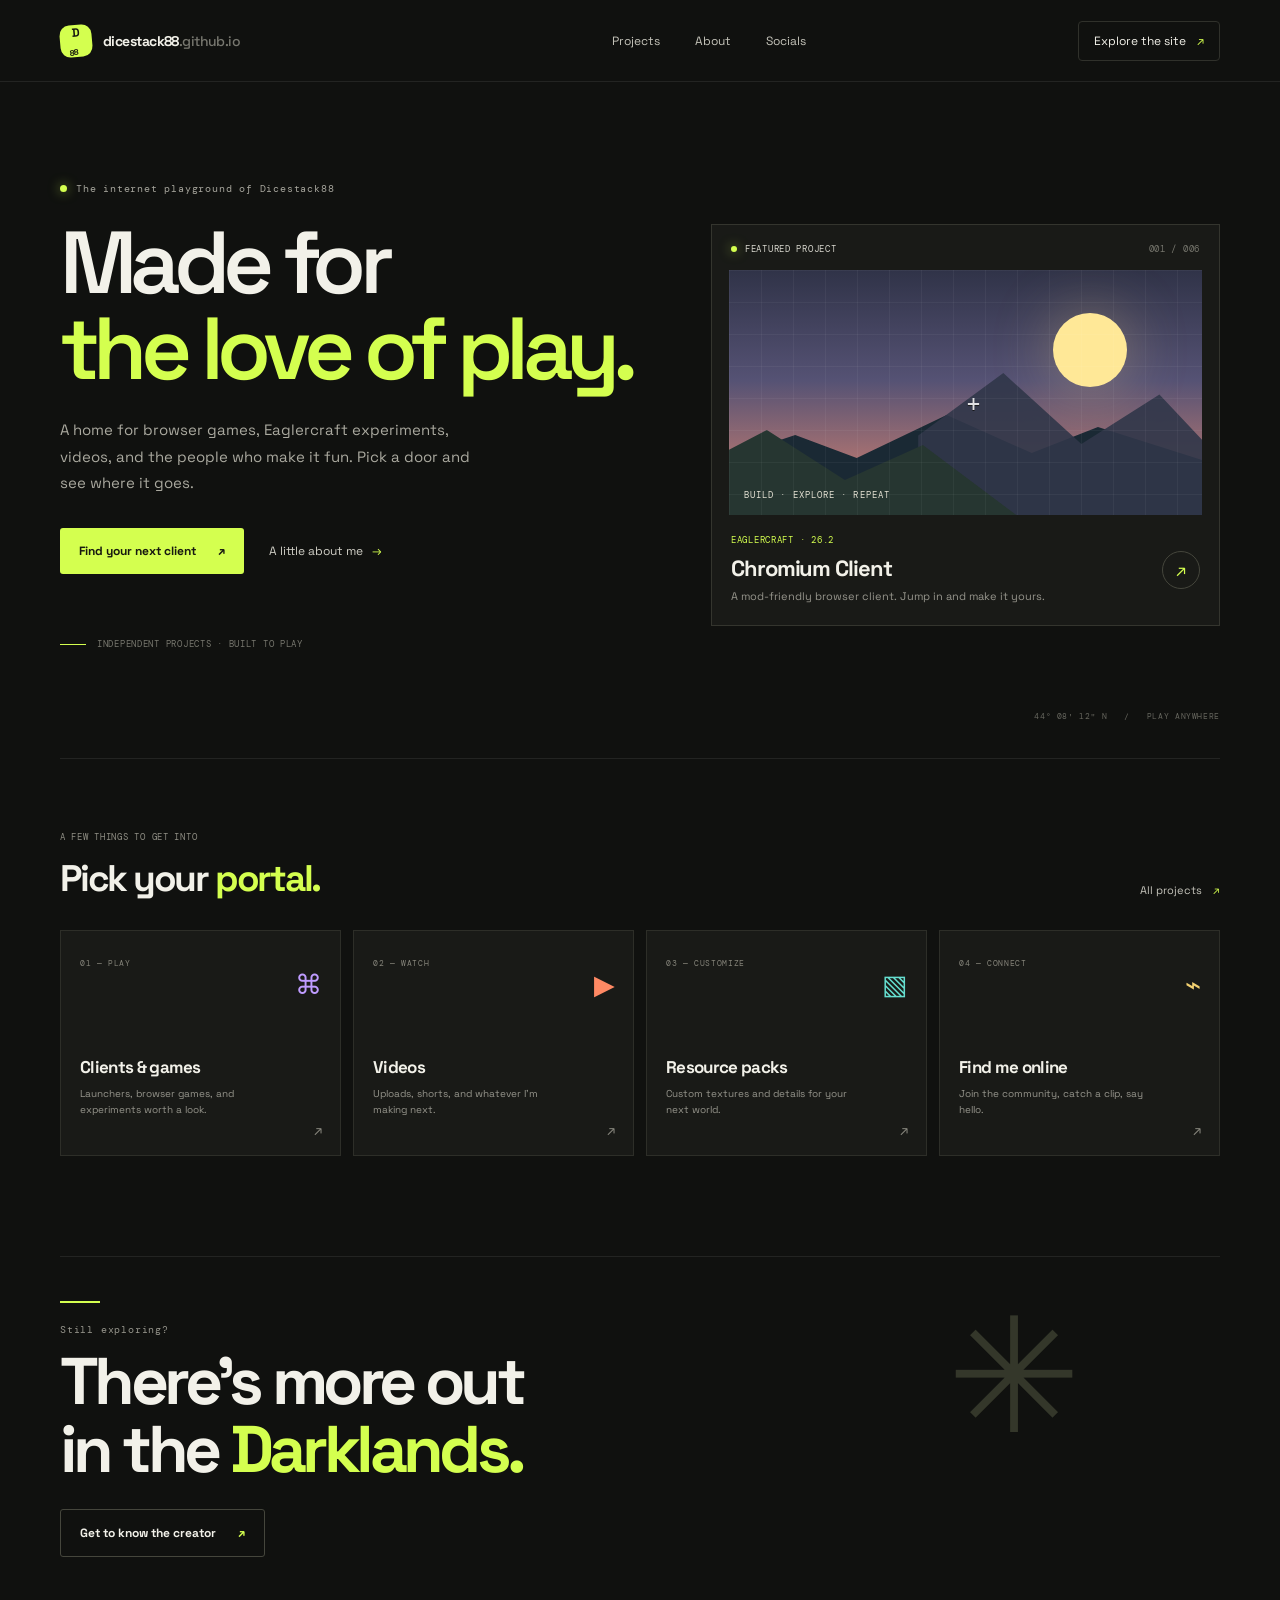
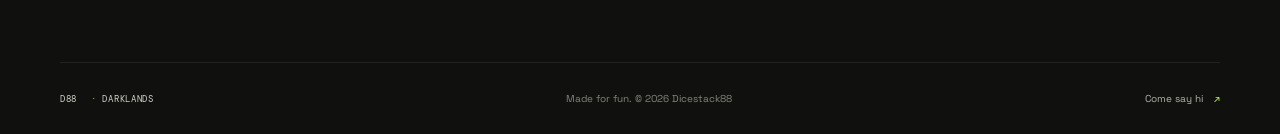
==== commit 0945b044: "Redesign beta website homepage" ====
--- a/index.html
+++ b/index.html
@@ -2,139 +2,64 @@
 <html lang="en">
 <head>
   <meta charset="UTF-8">
-  <meta name="viewport" content="width=device-width, initial-scale=1.0">
-  <title>Dicestack88 Darklands</title>
-  <link rel="stylesheet" href="styles.css">
-  <link rel="stylesheet" href="liquid-glass.css">
-  <link href="https://fonts.googleapis.com/css2?family=Inter:wght@400;600;700&family=Orbitron:wght@500&display=swap" rel="stylesheet">
+  <meta name="viewport" content="width=device-width, initial-scale=1">
+  <meta name="theme-color" content="#10110f">
+  <meta name="description" content="The Dicestack88 Darklands: games, Eaglercraft projects, videos, and community links.">
+  <title>Dicestack88 — Darklands</title>
+  <link rel="preconnect" href="https://fonts.googleapis.com">
+  <link rel="preconnect" href="https://fonts.gstatic.com" crossorigin>
+  <link href="https://fonts.googleapis.com/css2?family=DM+Mono:wght@400;500&family=Space+Grotesk:wght@400;500;600;700&display=swap" rel="stylesheet">
+  <link rel="stylesheet" href="beta-home.css">
 </head>
 <body>
-
-  <!-- Navbar -->
-  <header class="navbar">
-    <div class="logo">Dicestack88 Darklands</div>
-    <nav>
+  <header class="topbar">
+    <a class="wordmark" href="index.html" aria-label="Dicestack88 home"><span class="brand-mark">D<span>88</span></span><span>dicestack88<span class="wordmark-muted">.github.io</span></span></a>
+    <nav class="main-nav" aria-label="Main navigation">
+      <a href="clients.html">Projects</a>
+      <a href="about.html">About</a>
       <a href="socials.html">Socials</a>
-      <a href="clients.html">Clients</a>
-      <a href="about.html">About</a>
-      <a href="resourcepacks.html">Resource Packs</a>
-      <a href="https://dicestack88.github.io/celeste-wasm/">Celeste</a>
-      <a href="geometrydash.html">Geometry Dash</a>
     </nav>
-    <button id="themeToggle" class="theme-toggle" title="Toggle dark/light mode" aria-label="Toggle dark/light mode">🌙</button>
+    <a class="topbar-cta" href="clients.html">Explore the site <span aria-hidden="true">↗</span></a>
   </header>
 
-  <!-- Animated Background -->
-  <div class="animated-bg">
-    <div class="gradient-orb orb-1"></div>
-    <div class="gradient-orb orb-2"></div>
-    <div class="gradient-orb orb-3"></div>
-  </div>
+  <main>
+    <section class="hero page-wrap" aria-labelledby="hero-title">
+      <div class="hero-copy">
+        <p class="eyebrow"><span class="live-dot"></span> The internet playground of Dicestack88</p>
+        <h1 id="hero-title">Made for<br><span class="headline-accent">the love of play.</span></h1>
+        <p class="hero-description">A home for browser games, Eaglercraft experiments, videos, and the people who make it fun. Pick a door and see where it goes.</p>
+        <div class="hero-actions">
+          <a class="button button-primary" href="clients.html">Find your next client <span aria-hidden="true">↗</span></a>
+          <a class="text-link" href="about.html">A little about me <span aria-hidden="true">→</span></a>
+        </div>
+        <div class="hero-footnote"><span class="footnote-line"></span> INDEPENDENT PROJECTS · BUILT TO PLAY</div>
+      </div>
 
-  <!-- Hero -->
-  <section class="hero">
-    <div class="hero-badge">⚡ Gaming • Clients • Content</div>
-    <h1 class="hero-title">Welcome to the Darklands</h1>
-    <p class="hero-subtitle">A polished hub for Eaglercraft clients, creator updates, resource packs, and community links.</p>
-    <div class="hero-actions">
-      <a class="btn btn-primary" href="clients.html">Explore clients</a>
-      <a class="btn btn-secondary" href="socials.html">Check out Socials</a>
-    </div>
-    <div class="hero-stats" aria-label="Site highlights">
-      <div><strong>5+</strong><span>Clients</span></div>
-      <div><strong>2026</strong><span>Fresh design</span></div>
-      <div><strong>24/7</strong><span>Quick access</span></div>
-    </div>
-  </section>
+      <a class="feature-card" href="ChromiumClient/ChromiumLauncher.html" aria-label="Open Chromium Client">
+        <div class="feature-card-top"><span class="feature-label"><span class="live-dot"></span> FEATURED PROJECT</span><span class="feature-index">001 / 006</span></div>
+        <div class="pixel-art" aria-hidden="true">
+          <div class="pixel-sun"></div><div class="pixel-horizon"></div>
+          <div class="pixel-mountain mountain-back"></div><div class="pixel-mountain mountain-front"></div>
+          <div class="pixel-crosshair">+</div><div class="pixel-caption">BUILD · EXPLORE · REPEAT</div>
+        </div>
+        <div class="feature-card-bottom"><div><p class="feature-kicker">EAGLERCRAFT · 26.2</p><h2>Chromium Client</h2><p class="feature-description">A mod-friendly browser client. Jump in and make it yours.</p></div><span class="round-arrow" aria-hidden="true">↗</span></div>
+      </a>
+      <span class="hero-coordinate" aria-hidden="true">44° 08′ 12″ N &nbsp; / &nbsp; PLAY ANYWHERE</span>
+    </section>
 
-  <!-- Cards -->
-  <section id="sections" class="sections" aria-label="Featured sections">
-    <a href="https://dicestack88.github.io/dicestack88youtube.html" class="card card1 glass-card">
-      <div class="card-content">
-        <span class="card-icon">▶</span>
-        <h2>Videos</h2>
-        <p>Latest uploads & shorts</p>
-        <span class="card-link">Watch now →</span>
+    <section class="project-section page-wrap" aria-labelledby="projects-title">
+      <div class="section-heading"><div><p class="eyebrow section-eyebrow">A FEW THINGS TO GET INTO</p><h2 id="projects-title">Pick your <span>portal.</span></h2></div><a class="all-projects" href="clients.html">All projects <span aria-hidden="true">↗</span></a></div>
+      <div class="project-grid">
+        <a class="project-tile tile-clients" href="clients.html"><span class="tile-number">01 — PLAY</span><span class="tile-icon icon-controller" aria-hidden="true">⌘</span><h3>Clients & games</h3><p>Launchers, browser games, and experiments worth a look.</p><span class="tile-arrow" aria-hidden="true">↗</span></a>
+        <a class="project-tile tile-video" href="dicestack88youtube.html"><span class="tile-number">02 — WATCH</span><span class="tile-icon" aria-hidden="true">▶</span><h3>Videos</h3><p>Uploads, shorts, and whatever I'm making next.</p><span class="tile-arrow" aria-hidden="true">↗</span></a>
+        <a class="project-tile tile-packs" href="resourcepacks.html"><span class="tile-number">03 — CUSTOMIZE</span><span class="tile-icon" aria-hidden="true">▧</span><h3>Resource packs</h3><p>Custom textures and details for your next world.</p><span class="tile-arrow" aria-hidden="true">↗</span></a>
+        <a class="project-tile tile-social" href="socials.html"><span class="tile-number">04 — CONNECT</span><span class="tile-icon" aria-hidden="true">⌁</span><h3>Find me online</h3><p>Join the community, catch a clip, say hello.</p><span class="tile-arrow" aria-hidden="true">↗</span></a>
       </div>
-    </a>
+    </section>
 
-    <a href="socials.html" class="card card2 glass-card">
-      <div class="card-content">
-        <span class="card-icon">#</span>
-        <h2>Socials</h2>
-        <p>Reddit, Insta, X, YouTube</p>
-        <span class="card-link">Join up →</span>
-      </div>
-    </a>
+    <section class="closing page-wrap"><div class="closing-line"></div><p>Still exploring?</p><h2>There's more out<br>in the <span>Darklands.</span></h2><a class="button button-outline" href="about.html">Get to know the creator <span aria-hidden="true">↗</span></a><span class="closing-spark" aria-hidden="true">✳</span></section>
+  </main>
 
-    <a href="clients.html" class="card card3 glass-card">
-      <div class="card-content">
-        <span class="card-icon">⌘</span>
-        <h2>Clients</h2>
-        <p>Eaglercraft launchers</p>
-        <span class="card-link">Launch fast →</span>
-      </div>
-    </a>
-
-    <a href="about.html" class="card card4 glass-card">
-      <div class="card-content">
-        <span class="card-icon">✦</span>
-        <h2>About Me</h2>
-        <p>More about me</p>
-        <span class="card-link">Learn more →</span>
-      </div>
-    </a>
-
-    <a href="geometrydash.html" class="card card1 glass-card">
-      <div class="card-content">
-        <span class="card-icon">⬢</span>
-        <h2>Geometry Dash</h2>
-        <p>Play the browser version</p>
-        <span class="card-link">Play now →</span>
-      </div>
-    </a>
-
-    <a href="https://dicestack88.github.io/celeste-wasm/" class="card card2 glass-card">
-      <div class="card-content">
-        <span class="card-icon">✧</span>
-        <h2>Celeste</h2>
-        <p>Play the browser version</p>
-        <span class="card-link">Play now →</span>
-      </div>
-    </a>
-  </section>
-
-  <!-- Experience Highlights -->
-  <section class="experience-panel" aria-labelledby="experience-title">
-    <div>
-      <p class="eyebrow">Built for smoother browsing</p>
-      <h2 id="experience-title">More professional, more useful, more fun.</h2>
-    </div>
-    <div class="feature-grid">
-      <article class="feature-card">
-        <span>🚀</span>
-        <h3>Fast paths</h3>
-        <p>Clear calls-to-action help visitors jump straight into clients, videos, or socials.</p>
-      </article>
-      <article class="feature-card">
-        <span>✨</span>
-        <h3>Premium feel</h3>
-        <p>Glass effects, subtle animations, and stronger spacing make the site feel more polished.</p>
-      </article>
-      <article class="feature-card">
-        <span>📱</span>
-        <h3>Mobile-ready</h3>
-        <p>Responsive sections keep the homepage easy to scan on phones, tablets, and desktops.</p>
-      </article>
-    </div>
-  </section>
-
-  <!-- Footer -->
-  <footer class="footer">
-    <p>© 2026 Dicestack88</p>
-  </footer>
-
-  <script src="theme.js"></script>
-  <script src="liquid-glass.js"></script>
+  <footer class="footer page-wrap"><a class="footer-brand" href="index.html">D88 <span>·</span> DARKLANDS</a><p>Made for fun. © 2026 Dicestack88</p><a href="socials.html">Come say hi <span aria-hidden="true">↗</span></a></footer>
 </body>
 </html>
--- a/beta-home.css
+++ b/beta-home.css
@@ -0,0 +1,84 @@
+@import url('https://fonts.googleapis.com/css2?family=DM+Mono:wght@400;500&family=Space+Grotesk:wght@400;500;600;700&display=swap');
+
+:root{color-scheme:dark;--bg:#10110f;--panel:#191a17;--text:#f2f1e9;--muted:#a19f96;--line:#30312b;--acid:#d4ff4f;--orange:#ff875e;--mono:'DM Mono',monospace;--sans:'Space Grotesk',sans-serif}
+*{box-sizing:border-box}
+html{scroll-behavior:smooth}
+body{margin:0;background:var(--bg);color:var(--text);font-family:var(--sans);-webkit-font-smoothing:antialiased}
+a{color:inherit;text-decoration:none}
+a:focus-visible{outline:2px solid var(--acid);outline-offset:5px}
+.page-wrap{width:min(1160px,calc(100% - 64px));margin-inline:auto}
+.topbar{height:82px;padding:0 max(32px,calc((100vw - 1160px)/2));display:flex;align-items:center;justify-content:space-between;border-bottom:1px solid rgba(255,255,255,.08);position:relative;z-index:2}
+.wordmark{display:flex;align-items:center;gap:11px;font-size:14px;font-weight:700;letter-spacing:-.04em}
+.brand-mark{width:32px;height:32px;border-radius:10px;background:var(--acid);color:#171910;display:grid;place-items:center;font-size:12px;letter-spacing:-.08em;transform:rotate(-5deg)}
+.brand-mark span{font-size:8px;align-self:start;margin:5px 0 0 -7px}
+.wordmark-muted{color:#77776f;font-weight:500}
+.main-nav{display:flex;gap:35px;margin-left:100px}
+.main-nav a,.topbar-cta{font-size:12px;color:#c5c4ba;transition:color .2s ease}
+.main-nav a:hover,.footer a:hover{color:var(--acid)}
+.topbar-cta{padding:11px 15px;border:1px solid var(--line);border-radius:4px;color:var(--text)}
+.topbar-cta span,.all-projects span,.footer a span{color:var(--acid);margin-left:8px}
+.hero{min-height:600px;padding-top:100px;padding-bottom:90px;display:grid;grid-template-columns:1fr .87fr;align-items:center;gap:66px;position:relative}
+.hero-copy{padding-bottom:18px}
+.eyebrow,.feature-label,.feature-index,.feature-kicker,.tile-number,.hero-footnote,.hero-coordinate,.footer-brand{font-family:var(--mono);font-size:10px;letter-spacing:.08em}
+.eyebrow{color:#a7a69d;display:flex;align-items:center;gap:9px;margin:0 0 25px}
+.live-dot{width:7px;height:7px;background:var(--acid);border-radius:50%;display:inline-block;box-shadow:0 0 12px rgba(212,255,79,.6)}
+h1{font-size:clamp(54px,7vw,88px);line-height:.98;letter-spacing:-.075em;margin:0 0 25px;font-weight:600}
+.headline-accent{color:var(--acid)}
+.hero-description{max-width:435px;color:#aaa99f;font-size:15px;line-height:1.75;margin:0}
+.hero-actions{display:flex;align-items:center;gap:25px;margin-top:32px}
+.button{display:inline-flex;align-items:center;gap:22px;padding:15px 19px;font-size:12px;font-weight:700;border-radius:3px;transition:transform .2s ease,background .2s ease}
+.button:hover{transform:translateY(-3px)}
+.button-primary{background:var(--acid);color:#171910}
+.button-primary:hover{background:#e2ff86}
+.text-link{font-size:12px;color:#d0cfc6}.text-link span{color:var(--acid);margin-left:6px}
+.hero-footnote{display:flex;align-items:center;gap:11px;color:#77776e;margin-top:64px;font-size:9px}
+.footnote-line{width:26px;height:1px;background:var(--acid)}
+.feature-card{display:block;background:var(--panel);border:1px solid #34352e;padding:17px;transition:border-color .25s ease,transform .25s ease;position:relative}
+.feature-card:hover{border-color:var(--acid);transform:translateY(-4px)}
+.feature-card-top{display:flex;align-items:center;justify-content:space-between;padding:1px 2px 15px}
+.feature-label{display:flex;align-items:center;gap:8px;color:#d8d7ce;font-size:9px}
+.feature-label .live-dot{width:6px;height:6px}.feature-index{font-size:9px;color:#77776e}
+.pixel-art{height:245px;position:relative;overflow:hidden;background:linear-gradient(180deg,#303348 0%,#555274 45%,#e08770 100%);isolation:isolate}
+.pixel-art:before{content:"";position:absolute;inset:0;background-image:linear-gradient(rgba(255,255,255,.045) 1px,transparent 1px),linear-gradient(90deg,rgba(255,255,255,.045) 1px,transparent 1px);background-size:32px 32px;z-index:2;pointer-events:none}
+.pixel-sun{position:absolute;width:74px;height:74px;border-radius:50%;background:#ffe897;top:43px;right:75px;box-shadow:0 0 60px rgba(255,218,137,.35)}
+.pixel-horizon{position:absolute;left:0;right:0;bottom:0;height:100px;background:#1a2934;clip-path:polygon(0 42%,14% 20%,27% 43%,46% 0,64% 38%,78% 12%,100% 45%,100% 100%,0 100%)}
+.pixel-mountain{position:absolute;bottom:0;width:75%;height:100px;background:#273e3c;clip-path:polygon(0 44%,24% 0,46% 50%,68% 15%,100% 100%,0 100%)}
+.mountain-back{right:-15%;bottom:0;height:142px;background:#30374a;opacity:.9}.mountain-front{left:-10%;bottom:-15px;background:#263631}
+.pixel-crosshair{position:absolute;z-index:3;top:48%;left:50%;color:#fff;font:25px var(--mono);opacity:.85;text-shadow:0 1px #111}
+.pixel-caption{position:absolute;z-index:3;bottom:14px;left:15px;font:9px var(--mono);letter-spacing:.12em;color:#e5e2d4}
+.feature-card-bottom{display:flex;align-items:center;justify-content:space-between;padding:19px 2px 3px}
+.feature-kicker{color:var(--acid);font-size:9px;margin:0 0 8px}
+.feature-card h2{font-size:22px;letter-spacing:-.05em;margin:0 0 6px}
+.feature-description{font-size:11px;color:#96958c;margin:0;line-height:1.55}
+.round-arrow{width:38px;height:38px;border:1px solid #45463c;border-radius:50%;display:grid;place-items:center;color:var(--acid);font-size:17px;flex:none;margin-left:15px;transition:background .2s ease,color .2s ease}
+.feature-card:hover .round-arrow{background:var(--acid);color:#171910}
+.hero-coordinate{position:absolute;right:0;bottom:37px;color:#66665e;font-size:8px}
+.project-section{padding:72px 0 100px;border-top:1px solid rgba(255,255,255,.08)}
+.section-heading{display:flex;align-items:end;justify-content:space-between;margin-bottom:28px}
+.section-eyebrow{font-size:9px;margin-bottom:12px;color:#8f8e84}
+.section-heading h2{font-size:37px;letter-spacing:-.06em;margin:0}
+.section-heading h2 span,.closing h2 span{color:var(--acid)}
+.all-projects{font-size:11px;color:#c6c5bc;padding-bottom:5px}.all-projects:hover{color:var(--acid)}
+.project-grid{display:grid;grid-template-columns:repeat(4,1fr);gap:12px}
+.project-tile{min-height:226px;padding:19px;background:var(--panel);border:1px solid #2d2e28;position:relative;overflow:hidden;transition:transform .22s ease,border-color .22s ease}
+.project-tile:hover{transform:translateY(-5px);border-color:#777a59}
+.tile-number{font-size:8px;color:#85847a}
+.tile-icon{position:absolute;right:18px;top:36px;font-size:27px;color:var(--acid);font-weight:400}
+.tile-clients .tile-icon{color:#bf9cff}.tile-video .tile-icon{color:#ff8964}.tile-packs .tile-icon{color:#65dfd0}.tile-social .tile-icon{color:#f3d171}
+.project-tile h3{font-size:17px;letter-spacing:-.04em;margin:85px 0 8px}
+.project-tile p{font-size:10px;color:#96958c;line-height:1.6;margin:0;max-width:190px}
+.tile-arrow{position:absolute;right:17px;bottom:16px;color:#88877e;font-size:14px;transition:color .2s ease,transform .2s ease}
+.project-tile:hover .tile-arrow{color:var(--acid);transform:translate(2px,-2px)}
+.closing{position:relative;overflow:hidden;padding:44px 0 105px;border-top:1px solid rgba(255,255,255,.08)}
+.closing-line{height:2px;width:40px;background:var(--acid);margin-bottom:20px}
+.closing>p{font:10px var(--mono);letter-spacing:.08em;color:#96958c;margin:0 0 12px}
+.closing h2{font-size:clamp(42px,6vw,66px);letter-spacing:-.07em;line-height:1.03;margin:0 0 25px}
+.button-outline{border:1px solid #45463c;color:var(--text)}.button-outline span{color:var(--acid)}.button-outline:hover{border-color:var(--acid)}
+.closing-spark{position:absolute;right:12%;top:40px;color:#34372a;font-size:160px;line-height:1}
+.footer{min-height:72px;display:flex;align-items:center;justify-content:space-between;border-top:1px solid rgba(255,255,255,.08);color:#85847b}
+.footer-brand{font-size:9px;color:#d1d0c8}.footer-brand span{color:var(--acid)}
+.footer p,.footer>a:last-child{font-size:10px}.footer a:last-child{color:#b4b3aa}
+@media(max-width:850px){.hero{gap:35px;grid-template-columns:1fr .9fr;padding-top:75px}.project-grid{grid-template-columns:repeat(2,1fr)}.main-nav{margin-left:0}.hero-coordinate{display:none}}
+@media(max-width:620px){.page-wrap{width:calc(100% - 40px)}.topbar{height:68px;padding:0 20px}.main-nav{display:none}.topbar-cta{font-size:10px;padding:9px 10px}.wordmark{font-size:12px}.hero{display:flex;flex-direction:column;align-items:stretch;gap:45px;padding-top:67px;padding-bottom:68px;min-height:0}.hero-copy{padding:0}h1{font-size:clamp(55px,14vw,76px)}.hero-description{font-size:14px}.hero-footnote{margin-top:42px}.feature-card{max-width:500px;width:100%;margin-inline:auto}.pixel-art{height:220px}.project-section{padding:54px 0 68px}.section-heading h2{font-size:31px}.project-grid{gap:9px}.project-tile{min-height:205px;padding:15px}.project-tile h3{font-size:15px;margin-top:78px}.project-tile p{font-size:9px}.closing{padding-bottom:75px}.closing-spark{right:-25px;top:65px;font-size:100px}.footer{min-height:84px;gap:8px;flex-wrap:wrap;padding:16px 0}.footer p{order:3;width:100%;margin:0}.footer>a:last-child{font-size:9px}}
+@media(max-width:370px){.page-wrap{width:calc(100% - 32px)}.topbar{padding:0 16px}.wordmark-muted{display:none}.hero-actions{align-items:flex-start;flex-direction:column;gap:17px}.project-tile{min-height:195px}.section-heading h2{font-size:28px}}
+@media(prefers-reduced-motion:reduce){*,*::before,*::after{scroll-behavior:auto!important;transition:none!important}}
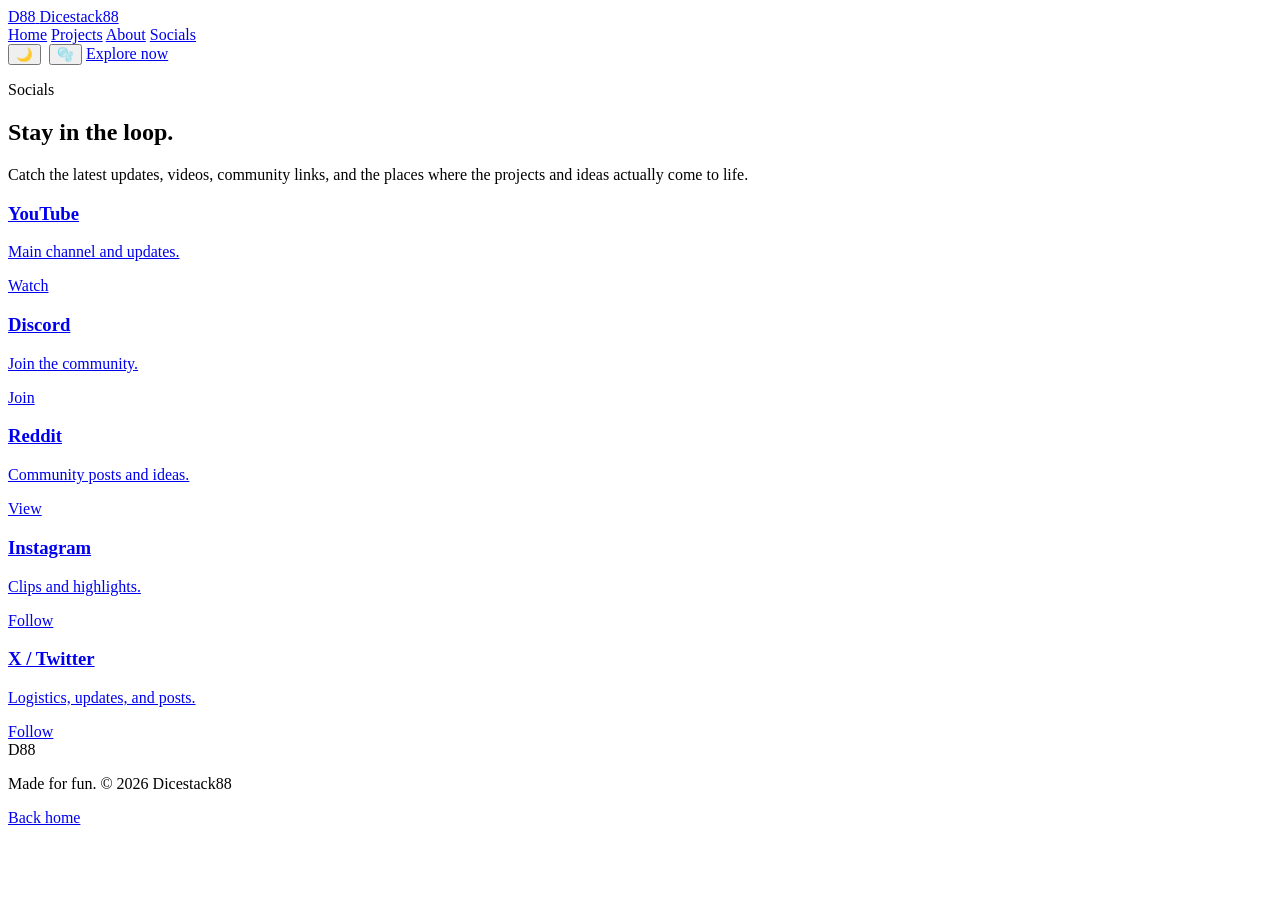
==== commit e313246f: "Redesign the website UI/UX with a cleaner, more modern, cohesive layout across the homepage and core" ====
--- a/index.html
+++ b/index.html
@@ -1,65 +1,96 @@
 <!DOCTYPE html>
 <html lang="en">
-<head>
-  <meta charset="UTF-8">
-  <meta name="viewport" content="width=device-width, initial-scale=1">
-  <meta name="theme-color" content="#10110f">
-  <meta name="description" content="The Dicestack88 Darklands: games, Eaglercraft projects, videos, and community links.">
-  <title>Dicestack88 — Darklands</title>
-  <link rel="preconnect" href="https://fonts.googleapis.com">
-  <link rel="preconnect" href="https://fonts.gstatic.com" crossorigin>
-  <link href="https://fonts.googleapis.com/css2?family=DM+Mono:wght@400;500&family=Space+Grotesk:wght@400;500;600;700&display=swap" rel="stylesheet">
-  <link rel="stylesheet" href="beta-home.css">
-</head>
-<body>
-  <header class="topbar">
-    <a class="wordmark" href="index.html" aria-label="Dicestack88 home"><span class="brand-mark">D<span>88</span></span><span>dicestack88<span class="wordmark-muted">.github.io</span></span></a>
-    <nav class="main-nav" aria-label="Main navigation">
-      <a href="clients.html">Projects</a>
-      <a href="about.html">About</a>
-      <a href="socials.html">Socials</a>
-    </nav>
-    <a class="topbar-cta" href="clients.html">Explore the site <span aria-hidden="true">↗</span></a>
-  </header>
+  <head>
+    <meta charset="UTF-8" />
+    <meta name="viewport" content="width=device-width, initial-scale=1.0" />
+    <title>Socials — Dicestack88</title>
+    <link rel="preconnect" href="https://fonts.googleapis.com" />
+    <link rel="preconnect" href="https://fonts.gstatic.com" crossorigin />
+    <link href="https://fonts.googleapis.com/css2?family=Inter:wght@400;500;600;700;800;900&family=Space+Grotesk:wght@500;700&display=swap" rel="stylesheet" />
+    <link rel="stylesheet" href="styles.css" />
+  </head>
+  <body class="inner-page">
+    <div class="page-shell">
+      <header class="site-header">
+        <a class="brand-wrap" href="index.html" aria-label="Dicestack88 home">
+          <span class="brand-mark">D88</span>
+          <span class="brand-name">Dicestack88</span>
+        </a>
 
-  <main>
-    <section class="hero page-wrap" aria-labelledby="hero-title">
-      <div class="hero-copy">
-        <p class="eyebrow"><span class="live-dot"></span> The internet playground of Dicestack88</p>
-        <h1 id="hero-title">Made for<br><span class="headline-accent">the love of play.</span></h1>
-        <p class="hero-description">A home for browser games, Eaglercraft experiments, videos, and the people who make it fun. Pick a door and see where it goes.</p>
-        <div class="hero-actions">
-          <a class="button button-primary" href="clients.html">Find your next client <span aria-hidden="true">↗</span></a>
-          <a class="text-link" href="about.html">A little about me <span aria-hidden="true">→</span></a>
+        <nav class="site-nav" aria-label="Main navigation">
+          <a class="nav-link" href="index.html">Home</a>
+          <a class="nav-link" href="clients.html">Projects</a>
+          <a class="nav-link" href="about.html">About</a>
+          <a class="nav-link active" href="socials.html">Socials</a>
+        </nav>
+
+        <div class="header-actions">
+          <button class="theme-toggle" id="themeToggle" type="button" aria-label="Toggle theme">☀️</button>
+          <a class="pill-button" href="clients.html">Explore now</a>
         </div>
-        <div class="hero-footnote"><span class="footnote-line"></span> INDEPENDENT PROJECTS · BUILT TO PLAY</div>
-      </div>
+      </header>
 
-      <a class="feature-card" href="ChromiumClient/ChromiumLauncher.html" aria-label="Open Chromium Client">
-        <div class="feature-card-top"><span class="feature-label"><span class="live-dot"></span> FEATURED PROJECT</span><span class="feature-index">001 / 006</span></div>
-        <div class="pixel-art" aria-hidden="true">
-          <div class="pixel-sun"></div><div class="pixel-horizon"></div>
-          <div class="pixel-mountain mountain-back"></div><div class="pixel-mountain mountain-front"></div>
-          <div class="pixel-crosshair">+</div><div class="pixel-caption">BUILD · EXPLORE · REPEAT</div>
-        </div>
-        <div class="feature-card-bottom"><div><p class="feature-kicker">EAGLERCRAFT · 26.2</p><h2>Chromium Client</h2><p class="feature-description">A mod-friendly browser client. Jump in and make it yours.</p></div><span class="round-arrow" aria-hidden="true">↗</span></div>
-      </a>
-      <span class="hero-coordinate" aria-hidden="true">44° 08′ 12″ N &nbsp; / &nbsp; PLAY ANYWHERE</span>
-    </section>
+      <main class="page-main">
+        <section class="page-intro">
+          <p class="eyebrow"><span class="live-dot"></span> Socials</p>
+          <h1>Stay in the loop.</h1>
+          <p>
+            Catch the latest updates, videos, community links, and the places where the projects and ideas actually come to life.
+          </p>
+        </section>
 
-    <section class="project-section page-wrap" aria-labelledby="projects-title">
-      <div class="section-heading"><div><p class="eyebrow section-eyebrow">A FEW THINGS TO GET INTO</p><h2 id="projects-title">Pick your <span>portal.</span></h2></div><a class="all-projects" href="clients.html">All projects <span aria-hidden="true">↗</span></a></div>
-      <div class="project-grid">
-        <a class="project-tile tile-clients" href="clients.html"><span class="tile-number">01 — PLAY</span><span class="tile-icon icon-controller" aria-hidden="true">⌘</span><h3>Clients & games</h3><p>Launchers, browser games, and experiments worth a look.</p><span class="tile-arrow" aria-hidden="true">↗</span></a>
-        <a class="project-tile tile-video" href="dicestack88youtube.html"><span class="tile-number">02 — WATCH</span><span class="tile-icon" aria-hidden="true">▶</span><h3>Videos</h3><p>Uploads, shorts, and whatever I'm making next.</p><span class="tile-arrow" aria-hidden="true">↗</span></a>
-        <a class="project-tile tile-packs" href="resourcepacks.html"><span class="tile-number">03 — CUSTOMIZE</span><span class="tile-icon" aria-hidden="true">▧</span><h3>Resource packs</h3><p>Custom textures and details for your next world.</p><span class="tile-arrow" aria-hidden="true">↗</span></a>
-        <a class="project-tile tile-social" href="socials.html"><span class="tile-number">04 — CONNECT</span><span class="tile-icon" aria-hidden="true">⌁</span><h3>Find me online</h3><p>Join the community, catch a clip, say hello.</p><span class="tile-arrow" aria-hidden="true">↗</span></a>
-      </div>
-    </section>
+        <section class="page-panel">
+          <div class="social-grid">
+            <a class="social-card youtube" href="https://dicestack88.github.io/dicestack88youtube.html" target="_blank" rel="noreferrer">
+              <div>
+                <h3>YouTube</h3>
+                <p>Main channel and updates.</p>
+              </div>
+              <span class="social-tag">Watch</span>
+            </a>
 
-    <section class="closing page-wrap"><div class="closing-line"></div><p>Still exploring?</p><h2>There's more out<br>in the <span>Darklands.</span></h2><a class="button button-outline" href="about.html">Get to know the creator <span aria-hidden="true">↗</span></a><span class="closing-spark" aria-hidden="true">✳</span></section>
-  </main>
+            <a class="social-card discord" href="https://discord.gg/Exha6Jz7Uk" target="_blank" rel="noreferrer">
+              <div>
+                <h3>Discord</h3>
+                <p>Join the community.</p>
+              </div>
+              <span class="social-tag">Join</span>
+            </a>
 
-  <footer class="footer page-wrap"><a class="footer-brand" href="index.html">D88 <span>·</span> DARKLANDS</a><p>Made for fun. © 2026 Dicestack88</p><a href="socials.html">Come say hi <span aria-hidden="true">↗</span></a></footer>
-</body>
+            <a class="social-card reddit" href="https://reddit.com/r/dicestack88" target="_blank" rel="noreferrer">
+              <div>
+                <h3>Reddit</h3>
+                <p>Community posts and ideas.</p>
+              </div>
+              <span class="social-tag">View</span>
+            </a>
+
+            <a class="social-card instagram" href="https://instagram.com/dicestack88yt" target="_blank" rel="noreferrer">
+              <div>
+                <h3>Instagram</h3>
+                <p>Clips and highlights.</p>
+              </div>
+              <span class="social-tag">Follow</span>
+            </a>
+
+            <a class="social-card x" href="https://x.com/dicestack88" target="_blank" rel="noreferrer">
+              <div>
+                <h3>X / Twitter</h3>
+                <p>Logistics, updates, and posts.</p>
+              </div>
+              <span class="social-tag">Follow</span>
+            </a>
+          </div>
+        </section>
+      </main>
+
+      <footer class="site-footer">
+        <span class="footer-brand">D88</span>
+        <p>Made for fun. © 2026 Dicestack88</p>
+        <a href="index.html">Back home</a>
+      </footer>
+    </div>
+
+    <script src="theme.js"></script>
+  </body>
 </html>
--- a/styles.css
+++ b/styles.css
@@ -0,0 +1,166 @@
+<!DOCTYPE html>
+<html lang="en">
+  <head>
+    <meta charset="UTF-8" />
+    <meta name="viewport" content="width=device-width, initial-scale=1.0" />
+    <meta name="description" content="Dicestack88 — gaming projects, browser clients, and creative experiments." />
+    <title>Dicestack88 — Darklands</title>
+    <link rel="preconnect" href="https://fonts.googleapis.com" />
+    <link rel="preconnect" href="https://fonts.gstatic.com" crossorigin />
+    <link href="https://fonts.googleapis.com/css2?family=Inter:wght@400;500;600;700;800;900&family=Space+Grotesk:wght@500;700&display=swap" rel="stylesheet" />
+    <link rel="stylesheet" href="styles.css" />
+  </head>
+  <body>
+    <div class="page-shell">
+      <header class="site-header">
+        <a class="brand-wrap" href="index.html" aria-label="Dicestack88 home">
+          <span class="brand-mark">D88</span>
+          <span class="brand-name">Dicestack88</span>
+        </a>
+
+        <nav class="site-nav" aria-label="Main navigation">
+          <a class="nav-link active" href="index.html">Home</a>
+          <a class="nav-link" href="clients.html">Projects</a>
+          <a class="nav-link" href="about.html">About</a>
+          <a class="nav-link" href="socials.html">Socials</a>
+        </nav>
+
+        <div class="header-actions">
+          <button class="theme-toggle" id="themeToggle" type="button" aria-label="Toggle theme">☀️</button>
+          <a class="pill-button" href="clients.html">Explore now</a>
+        </div>
+      </header>
+
+      <main class="home-main">
+        <section class="hero-section">
+          <div class="hero-copy">
+            <p class="eyebrow"><span class="live-dot"></span> Creative tech • browser gaming • community</p>
+            <h1>Play with <span>big ideas</span>.<br />Build what’s next.</h1>
+            <p class="hero-description">
+              Dicestack88 is a playful digital playground for Eaglercraft, browser-first projects, creative tools, and community-driven experimentation.
+            </p>
+
+            <div class="hero-actions">
+              <a class="primary-button" href="clients.html">Explore projects</a>
+              <a class="secondary-button" href="about.html">About me</a>
+            </div>
+
+            <ul class="stat-row" aria-label="Key stats">
+              <li>
+                <strong>1.6K+</strong>
+                <span>community reach</span>
+              </li>
+              <li>
+                <strong>26.2</strong>
+                <span>browser-ready builds</span>
+              </li>
+              <li>
+                <strong>∞</strong>
+                <span>creative experiments</span>
+              </li>
+            </ul>
+          </div>
+
+          <div class="hero-panel" aria-label="Featured project preview">
+            <div class="feature-badge"><span class="live-dot"></span> Featured build</div>
+
+            <div class="feature-window">
+              <div class="visual-surface" aria-hidden="true">
+                <div class="sun"></div>
+                <div class="mountain mountain-back"></div>
+                <div class="mountain mountain-front"></div>
+                <div class="crosshair">+</div>
+              </div>
+
+              <div class="feature-meta">
+                <div>
+                  <span class="meta-kicker">Eaglercraft • Chromium</span>
+                  <h2>Built for smooth browser play.</h2>
+                </div>
+                <a href="ChromiumClient/ChromiumLauncher.html">Open project <span aria-hidden="true">→</span></a>
+              </div>
+            </div>
+          </div>
+        </section>
+
+        <section class="showcase-section" aria-labelledby="explore-title">
+          <div class="section-head">
+            <div>
+              <p class="eyebrow subtle">Explore the universe</p>
+              <h2 id="explore-title">Pick your next stop.</h2>
+            </div>
+            <a class="text-link" href="clients.html">View all projects</a>
+          </div>
+
+          <div class="showcase-grid">
+            <a class="showcase-card accent-mint" href="clients.html">
+              <span class="card-index">01</span>
+              <div class="icon-wrap">⌘</div>
+              <h3>Clients & games</h3>
+              <p>Fast browser play, launchers, and experiments built for fun.</p>
+            </a>
+
+            <a class="showcase-card accent-sky" href="dicestack88youtube.html">
+              <span class="card-index">02</span>
+              <div class="icon-wrap">▶</div>
+              <h3>Videos</h3>
+              <p>Creative uploads, gameplay moments, and channel highlights.</p>
+            </a>
+
+            <a class="showcase-card accent-peach" href="resourcepacks.html">
+              <span class="card-index">03</span>
+              <div class="icon-wrap">▣</div>
+              <h3>Resource packs</h3>
+              <p>Custom textures and visual upgrades for a cleaner look.</p>
+            </a>
+
+            <a class="showcase-card accent-violet" href="socials.html">
+              <span class="card-index">04</span>
+              <div class="icon-wrap">◎</div>
+              <h3>Socials</h3>
+              <p>Stay connected across the platforms and communities.</p>
+            </a>
+          </div>
+        </section>
+
+        <section class="feature-band" aria-labelledby="why-title">
+          <div class="feature-copy">
+            <p class="eyebrow subtle">Why this feels better</p>
+            <h2 id="why-title">A clearer path through the playground.</h2>
+            <p>
+              The site now focuses on direct navigation, stronger hierarchy, and more readable layouts so the work feels premium instead of crowded.
+            </p>
+          </div>
+
+          <div class="feature-list">
+            <article class="mini-panel">
+              <span>01</span>
+              <h3>Intentional layout</h3>
+              <p>Clean spacing and visual rhythm guide attention without the clutter.</p>
+            </article>
+
+            <article class="mini-panel">
+              <span>02</span>
+              <h3>Fast discovery</h3>
+              <p>People can move from one project to another with less friction and more clarity.</p>
+            </article>
+
+            <article class="mini-panel">
+              <span>03</span>
+              <h3>Better visual identity</h3>
+              <p>Modern type, balanced cards, and consistent color make the whole site feel cohesive.</p>
+            </article>
+          </div>
+        </section>
+      </main>
+
+      <footer class="site-footer">
+        <span class="footer-brand">D88</span>
+        <p>Built for fun. © 2026 Dicestack88</p>
+        <a href="socials.html">Say hi</a>
+      </footer>
+    </div>
+
+    <script src="theme.js"></script>
+  </body>
+</html>
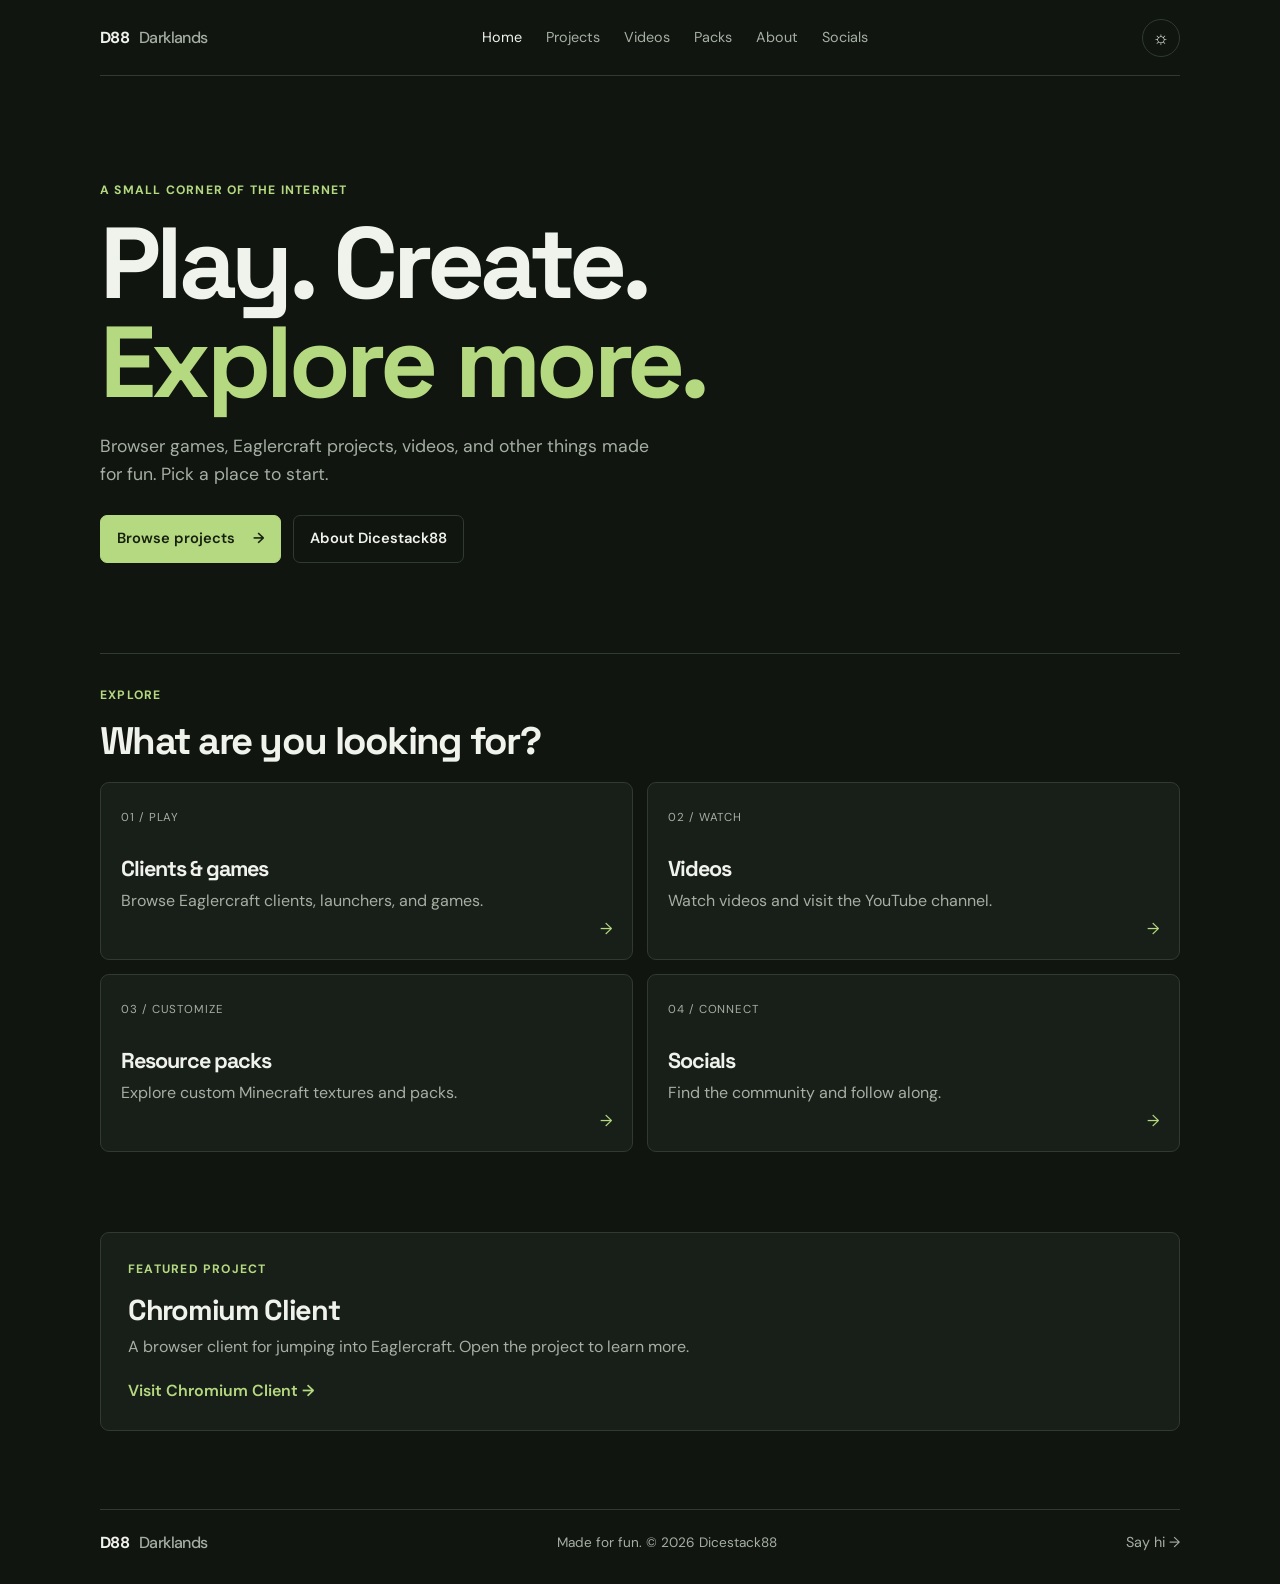
==== commit b1fe5fec: "Simplify the design and apply a consistent site-wide layout across all content pages." ====
--- a/index.html
+++ b/index.html
@@ -1,96 +1,42 @@
 <!DOCTYPE html>
 <html lang="en">
-  <head>
-    <meta charset="UTF-8" />
-    <meta name="viewport" content="width=device-width, initial-scale=1.0" />
-    <title>Socials — Dicestack88</title>
-    <link rel="preconnect" href="https://fonts.googleapis.com" />
-    <link rel="preconnect" href="https://fonts.gstatic.com" crossorigin />
-    <link href="https://fonts.googleapis.com/css2?family=Inter:wght@400;500;600;700;800;900&family=Space+Grotesk:wght@500;700&display=swap" rel="stylesheet" />
-    <link rel="stylesheet" href="styles.css" />
-  </head>
-  <body class="inner-page">
-    <div class="page-shell">
-      <header class="site-header">
-        <a class="brand-wrap" href="index.html" aria-label="Dicestack88 home">
-          <span class="brand-mark">D88</span>
-          <span class="brand-name">Dicestack88</span>
-        </a>
-
-        <nav class="site-nav" aria-label="Main navigation">
-          <a class="nav-link" href="index.html">Home</a>
-          <a class="nav-link" href="clients.html">Projects</a>
-          <a class="nav-link" href="about.html">About</a>
-          <a class="nav-link active" href="socials.html">Socials</a>
-        </nav>
-
-        <div class="header-actions">
-          <button class="theme-toggle" id="themeToggle" type="button" aria-label="Toggle theme">☀️</button>
-          <a class="pill-button" href="clients.html">Explore now</a>
+<head>
+  <meta charset="UTF-8">
+  <meta name="viewport" content="width=device-width, initial-scale=1">
+  <meta name="description" content="Games, browser projects, videos, and community links from Dicestack88.">
+  <meta name="theme-color" content="#101510">
+  <title>Dicestack88 — Darklands</title>
+  <link rel="stylesheet" href="styles.css">
+</head>
+<body>
+  <div class="site-wrap">
+    <header class="site-header">
+      <a class="wordmark" href="index.html">D88 <span>Darklands</span></a>
+      <nav class="site-nav" aria-label="Main navigation">
+        <a class="current" href="index.html">Home</a><a href="clients.html">Projects</a><a href="dicestack88youtube.html">Videos</a><a href="resourcepacks.html">Packs</a><a href="about.html">About</a><a href="socials.html">Socials</a>
+      </nav>
+      <button class="theme-toggle" id="themeToggle" type="button" aria-label="Switch to light theme" title="Switch theme">☼</button>
+    </header>
+    <main>
+      <section class="home-hero">
+        <p class="eyebrow">A small corner of the internet</p>
+        <h1>Play. Create.<br><span>Explore more.</span></h1>
+        <p class="intro-copy">Browser games, Eaglercraft projects, videos, and other things made for fun. Pick a place to start.</p>
+        <div class="actions"><a class="button primary" href="clients.html">Browse projects <span aria-hidden="true">→</span></a><a class="button" href="about.html">About Dicestack88</a></div>
+      </section>
+      <section class="content-section" aria-labelledby="explore-heading">
+        <div class="section-heading"><div><p class="eyebrow">Explore</p><h2 id="explore-heading">What are you looking for?</h2></div></div>
+        <div class="link-grid">
+          <a class="link-card" href="clients.html"><span class="card-label">01 / PLAY</span><h3>Clients & games</h3><p>Browse Eaglercraft clients, launchers, and games.</p><span class="card-arrow">→</span></a>
+          <a class="link-card" href="dicestack88youtube.html"><span class="card-label">02 / WATCH</span><h3>Videos</h3><p>Watch videos and visit the YouTube channel.</p><span class="card-arrow">→</span></a>
+          <a class="link-card" href="resourcepacks.html"><span class="card-label">03 / CUSTOMIZE</span><h3>Resource packs</h3><p>Explore custom Minecraft textures and packs.</p><span class="card-arrow">→</span></a>
+          <a class="link-card" href="socials.html"><span class="card-label">04 / CONNECT</span><h3>Socials</h3><p>Find the community and follow along.</p><span class="card-arrow">→</span></a>
         </div>
-      </header>
-
-      <main class="page-main">
-        <section class="page-intro">
-          <p class="eyebrow"><span class="live-dot"></span> Socials</p>
-          <h1>Stay in the loop.</h1>
-          <p>
-            Catch the latest updates, videos, community links, and the places where the projects and ideas actually come to life.
-          </p>
-        </section>
-
-        <section class="page-panel">
-          <div class="social-grid">
-            <a class="social-card youtube" href="https://dicestack88.github.io/dicestack88youtube.html" target="_blank" rel="noreferrer">
-              <div>
-                <h3>YouTube</h3>
-                <p>Main channel and updates.</p>
-              </div>
-              <span class="social-tag">Watch</span>
-            </a>
-
-            <a class="social-card discord" href="https://discord.gg/Exha6Jz7Uk" target="_blank" rel="noreferrer">
-              <div>
-                <h3>Discord</h3>
-                <p>Join the community.</p>
-              </div>
-              <span class="social-tag">Join</span>
-            </a>
-
-            <a class="social-card reddit" href="https://reddit.com/r/dicestack88" target="_blank" rel="noreferrer">
-              <div>
-                <h3>Reddit</h3>
-                <p>Community posts and ideas.</p>
-              </div>
-              <span class="social-tag">View</span>
-            </a>
-
-            <a class="social-card instagram" href="https://instagram.com/dicestack88yt" target="_blank" rel="noreferrer">
-              <div>
-                <h3>Instagram</h3>
-                <p>Clips and highlights.</p>
-              </div>
-              <span class="social-tag">Follow</span>
-            </a>
-
-            <a class="social-card x" href="https://x.com/dicestack88" target="_blank" rel="noreferrer">
-              <div>
-                <h3>X / Twitter</h3>
-                <p>Logistics, updates, and posts.</p>
-              </div>
-              <span class="social-tag">Follow</span>
-            </a>
-          </div>
-        </section>
-      </main>
-
-      <footer class="site-footer">
-        <span class="footer-brand">D88</span>
-        <p>Made for fun. © 2026 Dicestack88</p>
-        <a href="index.html">Back home</a>
-      </footer>
-    </div>
-
-    <script src="theme.js"></script>
-  </body>
+      </section>
+      <section class="callout"><p class="eyebrow">Featured project</p><h2>Chromium Client</h2><p>A browser client for jumping into Eaglercraft. Open the project to learn more.</p><a class="text-link" href="ChromiumClient/ChromiumLauncher.html">Visit Chromium Client <span aria-hidden="true">→</span></a></section>
+    </main>
+    <footer class="site-footer"><a class="wordmark" href="index.html">D88 <span>Darklands</span></a><p>Made for fun. © 2026 Dicestack88</p><a href="socials.html">Say hi →</a></footer>
+  </div>
+  <script src="theme.js"></script>
+</body>
 </html>
--- a/styles.css
+++ b/styles.css
@@ -1,166 +1,70 @@
-<!DOCTYPE html>
-<html lang="en">
-  <head>
-    <meta charset="UTF-8" />
-    <meta name="viewport" content="width=device-width, initial-scale=1.0" />
-    <meta name="description" content="Dicestack88 — gaming projects, browser clients, and creative experiments." />
-    <title>Dicestack88 — Darklands</title>
-    <link rel="preconnect" href="https://fonts.googleapis.com" />
-    <link rel="preconnect" href="https://fonts.gstatic.com" crossorigin />
-    <link href="https://fonts.googleapis.com/css2?family=Inter:wght@400;500;600;700;800;900&family=Space+Grotesk:wght@500;700&display=swap" rel="stylesheet" />
-    <link rel="stylesheet" href="styles.css" />
-  </head>
-  <body>
-    <div class="page-shell">
-      <header class="site-header">
-        <a class="brand-wrap" href="index.html" aria-label="Dicestack88 home">
-          <span class="brand-mark">D88</span>
-          <span class="brand-name">Dicestack88</span>
-        </a>
+@import url('https://fonts.googleapis.com/css2?family=DM+Sans:wght@400;500;600;700&family=Space+Grotesk:wght@500;600;700&display=swap');
 
-        <nav class="site-nav" aria-label="Main navigation">
-          <a class="nav-link active" href="index.html">Home</a>
-          <a class="nav-link" href="clients.html">Projects</a>
-          <a class="nav-link" href="about.html">About</a>
-          <a class="nav-link" href="socials.html">Socials</a>
-        </nav>
-
-        <div class="header-actions">
-          <button class="theme-toggle" id="themeToggle" type="button" aria-label="Toggle theme">☀️</button>
-          <a class="pill-button" href="clients.html">Explore now</a>
-        </div>
-      </header>
-
-      <main class="home-main">
-        <section class="hero-section">
-          <div class="hero-copy">
-            <p class="eyebrow"><span class="live-dot"></span> Creative tech • browser gaming • community</p>
-            <h1>Play with <span>big ideas</span>.<br />Build what’s next.</h1>
-            <p class="hero-description">
-              Dicestack88 is a playful digital playground for Eaglercraft, browser-first projects, creative tools, and community-driven experimentation.
-            </p>
-
-            <div class="hero-actions">
-              <a class="primary-button" href="clients.html">Explore projects</a>
-              <a class="secondary-button" href="about.html">About me</a>
-            </div>
-
-            <ul class="stat-row" aria-label="Key stats">
-              <li>
-                <strong>1.6K+</strong>
-                <span>community reach</span>
-              </li>
-              <li>
-                <strong>26.2</strong>
-                <span>browser-ready builds</span>
-              </li>
-              <li>
-                <strong>∞</strong>
-                <span>creative experiments</span>
-              </li>
-            </ul>
-          </div>
-
-          <div class="hero-panel" aria-label="Featured project preview">
-            <div class="feature-badge"><span class="live-dot"></span> Featured build</div>
-
-            <div class="feature-window">
-              <div class="visual-surface" aria-hidden="true">
-                <div class="sun"></div>
-                <div class="mountain mountain-back"></div>
-                <div class="mountain mountain-front"></div>
-                <div class="crosshair">+</div>
-              </div>
-
-              <div class="feature-meta">
-                <div>
-                  <span class="meta-kicker">Eaglercraft • Chromium</span>
-                  <h2>Built for smooth browser play.</h2>
-                </div>
-                <a href="ChromiumClient/ChromiumLauncher.html">Open project <span aria-hidden="true">→</span></a>
-              </div>
-            </div>
-          </div>
-        </section>
-
-        <section class="showcase-section" aria-labelledby="explore-title">
-          <div class="section-head">
-            <div>
-              <p class="eyebrow subtle">Explore the universe</p>
-              <h2 id="explore-title">Pick your next stop.</h2>
-            </div>
-            <a class="text-link" href="clients.html">View all projects</a>
-          </div>
-
-          <div class="showcase-grid">
-            <a class="showcase-card accent-mint" href="clients.html">
-              <span class="card-index">01</span>
-              <div class="icon-wrap">⌘</div>
-              <h3>Clients & games</h3>
-              <p>Fast browser play, launchers, and experiments built for fun.</p>
-            </a>
-
-            <a class="showcase-card accent-sky" href="dicestack88youtube.html">
-              <span class="card-index">02</span>
-              <div class="icon-wrap">▶</div>
-              <h3>Videos</h3>
-              <p>Creative uploads, gameplay moments, and channel highlights.</p>
-            </a>
-
-            <a class="showcase-card accent-peach" href="resourcepacks.html">
-              <span class="card-index">03</span>
-              <div class="icon-wrap">▣</div>
-              <h3>Resource packs</h3>
-              <p>Custom textures and visual upgrades for a cleaner look.</p>
-            </a>
-
-            <a class="showcase-card accent-violet" href="socials.html">
-              <span class="card-index">04</span>
-              <div class="icon-wrap">◎</div>
-              <h3>Socials</h3>
-              <p>Stay connected across the platforms and communities.</p>
-            </a>
-          </div>
-        </section>
-
-        <section class="feature-band" aria-labelledby="why-title">
-          <div class="feature-copy">
-            <p class="eyebrow subtle">Why this feels better</p>
-            <h2 id="why-title">A clearer path through the playground.</h2>
-            <p>
-              The site now focuses on direct navigation, stronger hierarchy, and more readable layouts so the work feels premium instead of crowded.
-            </p>
-          </div>
-
-          <div class="feature-list">
-            <article class="mini-panel">
-              <span>01</span>
-              <h3>Intentional layout</h3>
-              <p>Clean spacing and visual rhythm guide attention without the clutter.</p>
-            </article>
-
-            <article class="mini-panel">
-              <span>02</span>
-              <h3>Fast discovery</h3>
-              <p>People can move from one project to another with less friction and more clarity.</p>
-            </article>
-
-            <article class="mini-panel">
-              <span>03</span>
-              <h3>Better visual identity</h3>
-              <p>Modern type, balanced cards, and consistent color make the whole site feel cohesive.</p>
-            </article>
-          </div>
-        </section>
-      </main>
-
-      <footer class="site-footer">
-        <span class="footer-brand">D88</span>
-        <p>Built for fun. © 2026 Dicestack88</p>
-        <a href="socials.html">Say hi</a>
-      </footer>
-    </div>
-
-    <script src="theme.js"></script>
-  </body>
-</html>
+:root{color-scheme:dark;--bg:#101510;--surface:#181e18;--surface-hover:#1e271e;--text:#f0f2ec;--muted:#a6afa3;--line:#303a30;--accent:#b5d981;--accent-ink:#17200f;--wrap:1080px}
+body.light-mode{color-scheme:light;--bg:#f6f7f3;--surface:#fff;--surface-hover:#f0f3eb;--text:#222a22;--muted:#626d61;--line:#dce2d7;--accent:#587b37;--accent-ink:#fff}
+*{box-sizing:border-box}
+html{scroll-behavior:smooth}
+body{margin:0;background:var(--bg);color:var(--text);font-family:'DM Sans',Arial,sans-serif;line-height:1.6;-webkit-font-smoothing:antialiased}
+a{color:inherit;text-decoration:none}
+a:focus-visible,button:focus-visible{outline:2px solid var(--accent);outline-offset:4px}
+.site-wrap{width:min(var(--wrap),calc(100% - 48px));margin:0 auto}
+.site-header{min-height:76px;display:flex;align-items:center;justify-content:space-between;gap:24px;border-bottom:1px solid var(--line)}
+.wordmark{display:inline-flex;align-items:center;gap:10px;font-weight:700;letter-spacing:-.04em;white-space:nowrap}
+.wordmark:first-letter{color:var(--accent)}
+.wordmark span{font-weight:500;color:var(--muted)}
+.site-nav{display:flex;align-items:center;gap:24px}
+.site-nav a,.site-footer>a:last-child{font-size:.9rem;color:var(--muted);transition:color .18s ease}
+.site-nav a:hover,.site-nav a.current,.site-footer>a:last-child:hover{color:var(--text)}
+.theme-toggle{width:38px;height:38px;border:1px solid var(--line);border-radius:50%;background:transparent;color:var(--text);font-size:1.15rem;cursor:pointer}
+.home-hero{padding:105px 0 90px;max-width:740px}
+.eyebrow{margin:0 0 14px;color:var(--accent);font-size:.76rem;font-weight:700;letter-spacing:.1em;text-transform:uppercase}
+h1,h2,h3,p{margin-top:0}
+h1,h2,h3{font-family:'Space Grotesk',sans-serif;letter-spacing:-.045em;line-height:1.12}
+.home-hero h1{margin-bottom:20px;font-size:clamp(3.3rem,8vw,6.3rem);line-height:.98}
+.home-hero h1 span{color:var(--accent)}
+.intro-copy{max-width:560px;color:var(--muted);font-size:1.1rem}
+.actions{display:flex;flex-wrap:wrap;gap:12px;margin-top:27px}
+.button{display:inline-flex;align-items:center;gap:18px;padding:11px 16px;border:1px solid var(--line);border-radius:7px;font-size:.92rem;font-weight:600;transition:background .18s ease,border-color .18s ease}
+.button:hover{background:var(--surface-hover);border-color:var(--muted)}
+.button.primary{background:var(--accent);border-color:var(--accent);color:var(--accent-ink)}
+.button.primary:hover{filter:brightness(1.07)}
+.content-section{padding:32px 0 80px;border-top:1px solid var(--line)}
+.section-heading{display:flex;align-items:end;justify-content:space-between;margin-bottom:20px}
+.section-heading h2{margin-bottom:0;font-size:clamp(1.8rem,4vw,2.4rem)}
+.link-grid{display:grid;grid-template-columns:repeat(2,minmax(0,1fr));gap:14px}
+.link-card,.project-card,.info-card,.social-card{border:1px solid var(--line);border-radius:9px;background:var(--surface)}
+.link-card{position:relative;display:block;min-height:178px;padding:20px;transition:background .18s ease,border-color .18s ease,transform .18s ease}
+.link-card:hover,.project-card:hover,.social-card:hover{background:var(--surface-hover);border-color:var(--accent);transform:translateY(-2px)}
+.card-label{font-size:.72rem;color:var(--muted);letter-spacing:.08em}
+.link-card h3{margin:28px 0 7px;font-size:1.35rem}
+.link-card p,.project-card p,.info-card p,.social-card p,.callout>p:not(.eyebrow){margin-bottom:0;color:var(--muted)}
+.card-arrow{position:absolute;right:20px;bottom:18px;color:var(--accent)}
+.callout{margin:0 0 78px;padding:27px;border:1px solid var(--line);border-radius:9px;background:var(--surface)}
+.callout h2{margin-bottom:8px;font-size:1.8rem}
+.callout>p:not(.eyebrow){max-width:600px}
+.text-link{display:inline-block;margin-top:18px;color:var(--accent);font-weight:600}
+.site-footer{display:flex;align-items:center;justify-content:space-between;gap:16px;padding:20px 0 28px;border-top:1px solid var(--line)}
+.site-footer p{margin:0;color:var(--muted);font-size:.85rem}
+.page-main{min-height:65vh;padding:66px 0 32px}
+.page-intro{max-width:700px;margin-bottom:32px}
+.page-intro h1{margin-bottom:12px;font-size:clamp(2.4rem,6vw,4.2rem)}
+.page-intro>p:last-child{color:var(--muted);font-size:1.04rem}
+.page-panel{padding:20px 0 56px;border-top:1px solid var(--line)}
+.project-grid,.social-grid,.info-grid{display:grid;grid-template-columns:repeat(2,minmax(0,1fr));gap:14px}
+.project-card,.social-card,.info-card{padding:22px}
+.project-card{display:block;transition:background .18s ease,border-color .18s ease,transform .18s ease}
+.project-card h2,.project-card h3,.social-card h2,.social-card h3,.info-card h2,.info-card h3{margin-bottom:7px;font-size:1.25rem}
+.project-card .launch,.project-card .arrow{display:block;margin-top:16px;color:var(--accent);font-weight:700}
+.social-card{display:flex;align-items:center;justify-content:space-between;gap:15px;transition:background .18s ease,border-color .18s ease,transform .18s ease}
+.social-tag{padding:5px 9px;border:1px solid var(--line);border-radius:5px;color:var(--muted);font-size:.75rem}
+.info-card p{line-height:1.75}
+.info-card p+p{margin-top:10px}
+.client-list{display:grid;gap:10px}
+.client-card{display:flex;align-items:center;justify-content:space-between;gap:20px;padding:19px 20px;border:1px solid var(--line);border-radius:8px;background:var(--surface);transition:background .18s ease,border-color .18s ease}
+a.client-card:hover{background:var(--surface-hover);border-color:var(--accent)}
+.client-card h2{margin:0 0 5px;font-size:1.08rem}
+.client-card p{margin:0;color:var(--muted)}
+.client-card .launch{color:var(--accent);font-size:1.2rem}
+.site-footer{margin-top:40px}
+@media(max-width:700px){.site-wrap{width:calc(100% - 32px)}.site-header{flex-wrap:wrap;gap:12px;padding:14px 0}.site-nav{order:3;width:100%;justify-content:space-between;gap:10px;overflow-x:auto}.site-nav a{font-size:.82rem}.home-hero{padding:76px 0 65px}.link-grid,.project-grid,.social-grid,.info-grid{grid-template-columns:1fr}.page-main{padding-top:48px}.page-panel{padding-top:16px}.site-footer{flex-wrap:wrap}.site-footer p{order:3;width:100%}}
+@media(prefers-reduced-motion:reduce){*,*::before,*::after{scroll-behavior:auto!important;transition:none!important}}
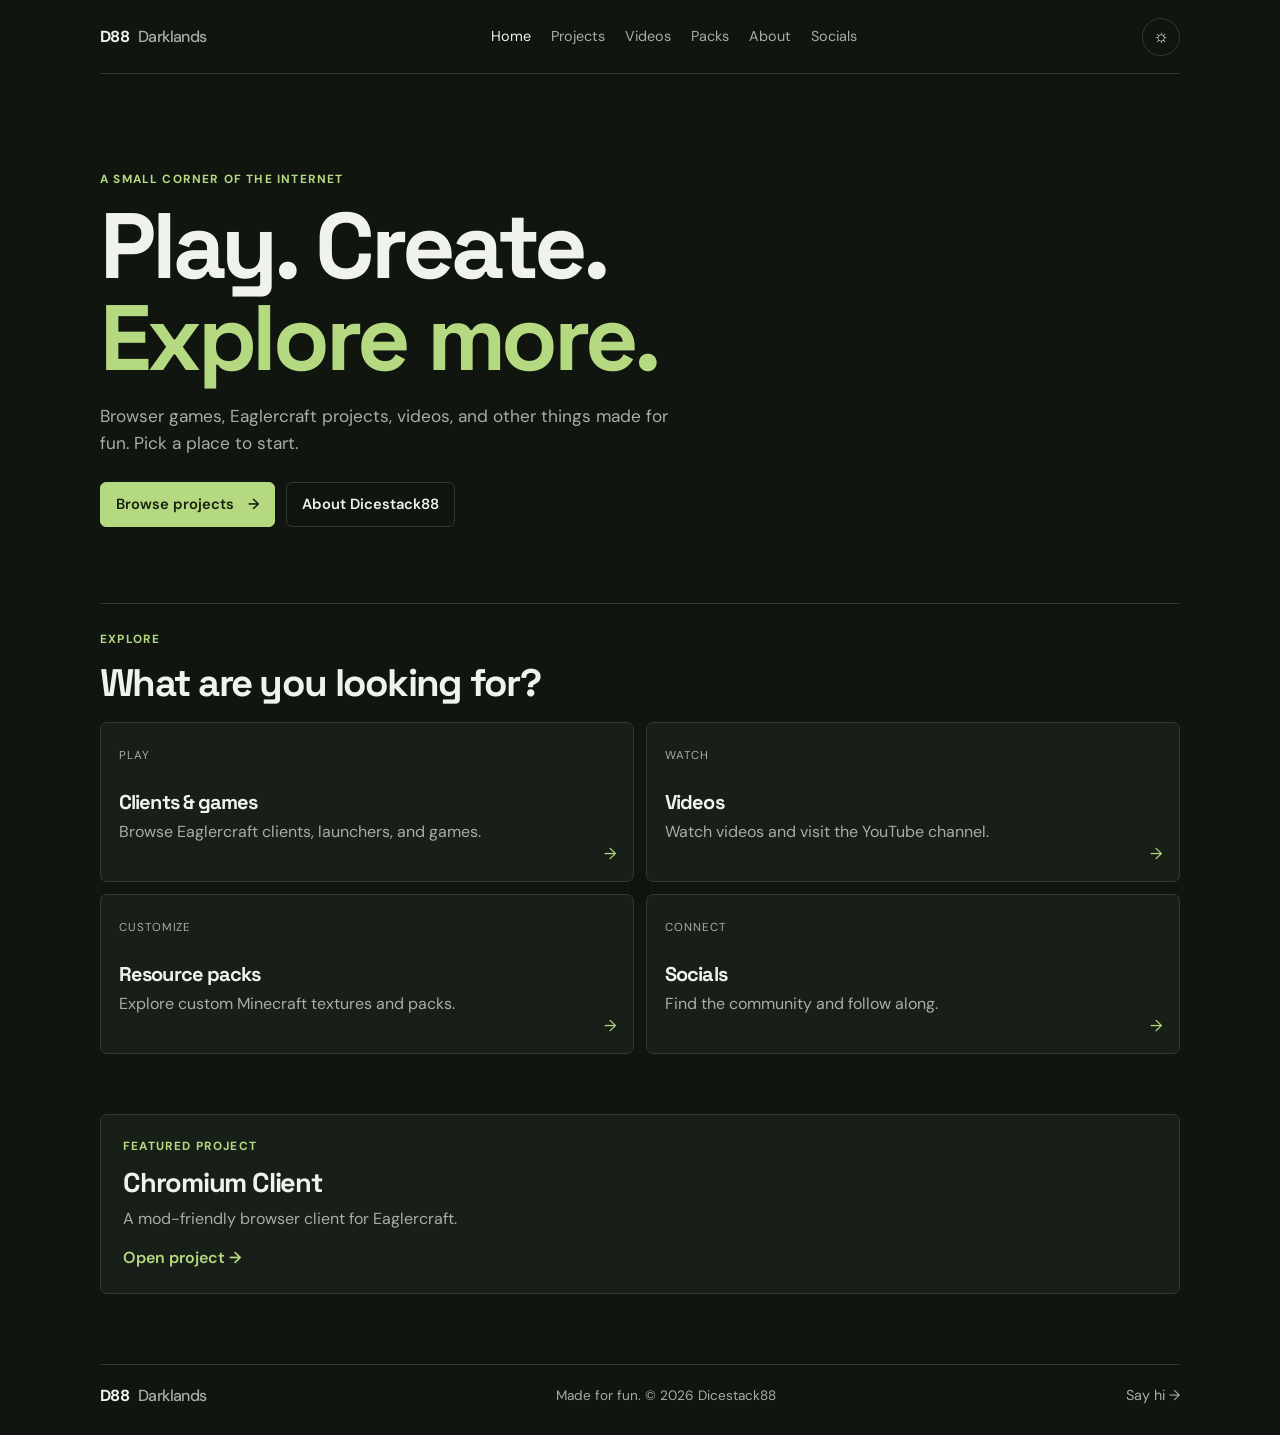
==== commit 84ea609f: "Actually replace the crowded legacy pages with the shared minimal site-wide design" ====
--- a/index.html
+++ b/index.html
@@ -27,13 +27,13 @@
       <section class="content-section" aria-labelledby="explore-heading">
         <div class="section-heading"><div><p class="eyebrow">Explore</p><h2 id="explore-heading">What are you looking for?</h2></div></div>
         <div class="link-grid">
-          <a class="link-card" href="clients.html"><span class="card-label">01 / PLAY</span><h3>Clients & games</h3><p>Browse Eaglercraft clients, launchers, and games.</p><span class="card-arrow">→</span></a>
-          <a class="link-card" href="dicestack88youtube.html"><span class="card-label">02 / WATCH</span><h3>Videos</h3><p>Watch videos and visit the YouTube channel.</p><span class="card-arrow">→</span></a>
-          <a class="link-card" href="resourcepacks.html"><span class="card-label">03 / CUSTOMIZE</span><h3>Resource packs</h3><p>Explore custom Minecraft textures and packs.</p><span class="card-arrow">→</span></a>
-          <a class="link-card" href="socials.html"><span class="card-label">04 / CONNECT</span><h3>Socials</h3><p>Find the community and follow along.</p><span class="card-arrow">→</span></a>
+          <a class="link-card" href="clients.html"><span class="card-label">PLAY</span><h3>Clients & games</h3><p>Browse Eaglercraft clients, launchers, and games.</p><span class="card-arrow">→</span></a>
+          <a class="link-card" href="dicestack88youtube.html"><span class="card-label">WATCH</span><h3>Videos</h3><p>Watch videos and visit the YouTube channel.</p><span class="card-arrow">→</span></a>
+          <a class="link-card" href="resourcepacks.html"><span class="card-label">CUSTOMIZE</span><h3>Resource packs</h3><p>Explore custom Minecraft textures and packs.</p><span class="card-arrow">→</span></a>
+          <a class="link-card" href="socials.html"><span class="card-label">CONNECT</span><h3>Socials</h3><p>Find the community and follow along.</p><span class="card-arrow">→</span></a>
         </div>
       </section>
-      <section class="callout"><p class="eyebrow">Featured project</p><h2>Chromium Client</h2><p>A browser client for jumping into Eaglercraft. Open the project to learn more.</p><a class="text-link" href="ChromiumClient/ChromiumLauncher.html">Visit Chromium Client <span aria-hidden="true">→</span></a></section>
+      <section class="callout"><p class="eyebrow">Featured project</p><h2>Chromium Client</h2><p>A mod-friendly browser client for Eaglercraft.</p><a class="text-link" href="ChromiumClient/ChromiumLauncher.html">Open project <span aria-hidden="true">→</span></a></section>
     </main>
     <footer class="site-footer"><a class="wordmark" href="index.html">D88 <span>Darklands</span></a><p>Made for fun. © 2026 Dicestack88</p><a href="socials.html">Say hi →</a></footer>
   </div>
--- a/styles.css
+++ b/styles.css
@@ -1,70 +1,23 @@
 @import url('https://fonts.googleapis.com/css2?family=DM+Sans:wght@400;500;600;700&family=Space+Grotesk:wght@500;600;700&display=swap');
-
-:root{color-scheme:dark;--bg:#101510;--surface:#181e18;--surface-hover:#1e271e;--text:#f0f2ec;--muted:#a6afa3;--line:#303a30;--accent:#b5d981;--accent-ink:#17200f;--wrap:1080px}
+:root{color-scheme:dark;--bg:#101510;--surface:#181e18;--surface-hover:#202820;--text:#f0f2ec;--muted:#a6afa3;--line:#303a30;--accent:#b5d981;--accent-ink:#17200f;--wrap:1080px}
 body.light-mode{color-scheme:light;--bg:#f6f7f3;--surface:#fff;--surface-hover:#f0f3eb;--text:#222a22;--muted:#626d61;--line:#dce2d7;--accent:#587b37;--accent-ink:#fff}
-*{box-sizing:border-box}
-html{scroll-behavior:smooth}
-body{margin:0;background:var(--bg);color:var(--text);font-family:'DM Sans',Arial,sans-serif;line-height:1.6;-webkit-font-smoothing:antialiased}
-a{color:inherit;text-decoration:none}
-a:focus-visible,button:focus-visible{outline:2px solid var(--accent);outline-offset:4px}
-.site-wrap{width:min(var(--wrap),calc(100% - 48px));margin:0 auto}
-.site-header{min-height:76px;display:flex;align-items:center;justify-content:space-between;gap:24px;border-bottom:1px solid var(--line)}
-.wordmark{display:inline-flex;align-items:center;gap:10px;font-weight:700;letter-spacing:-.04em;white-space:nowrap}
-.wordmark:first-letter{color:var(--accent)}
-.wordmark span{font-weight:500;color:var(--muted)}
-.site-nav{display:flex;align-items:center;gap:24px}
-.site-nav a,.site-footer>a:last-child{font-size:.9rem;color:var(--muted);transition:color .18s ease}
-.site-nav a:hover,.site-nav a.current,.site-footer>a:last-child:hover{color:var(--text)}
-.theme-toggle{width:38px;height:38px;border:1px solid var(--line);border-radius:50%;background:transparent;color:var(--text);font-size:1.15rem;cursor:pointer}
-.home-hero{padding:105px 0 90px;max-width:740px}
-.eyebrow{margin:0 0 14px;color:var(--accent);font-size:.76rem;font-weight:700;letter-spacing:.1em;text-transform:uppercase}
-h1,h2,h3,p{margin-top:0}
-h1,h2,h3{font-family:'Space Grotesk',sans-serif;letter-spacing:-.045em;line-height:1.12}
-.home-hero h1{margin-bottom:20px;font-size:clamp(3.3rem,8vw,6.3rem);line-height:.98}
-.home-hero h1 span{color:var(--accent)}
-.intro-copy{max-width:560px;color:var(--muted);font-size:1.1rem}
-.actions{display:flex;flex-wrap:wrap;gap:12px;margin-top:27px}
-.button{display:inline-flex;align-items:center;gap:18px;padding:11px 16px;border:1px solid var(--line);border-radius:7px;font-size:.92rem;font-weight:600;transition:background .18s ease,border-color .18s ease}
-.button:hover{background:var(--surface-hover);border-color:var(--muted)}
-.button.primary{background:var(--accent);border-color:var(--accent);color:var(--accent-ink)}
-.button.primary:hover{filter:brightness(1.07)}
-.content-section{padding:32px 0 80px;border-top:1px solid var(--line)}
-.section-heading{display:flex;align-items:end;justify-content:space-between;margin-bottom:20px}
-.section-heading h2{margin-bottom:0;font-size:clamp(1.8rem,4vw,2.4rem)}
-.link-grid{display:grid;grid-template-columns:repeat(2,minmax(0,1fr));gap:14px}
-.link-card,.project-card,.info-card,.social-card{border:1px solid var(--line);border-radius:9px;background:var(--surface)}
-.link-card{position:relative;display:block;min-height:178px;padding:20px;transition:background .18s ease,border-color .18s ease,transform .18s ease}
-.link-card:hover,.project-card:hover,.social-card:hover{background:var(--surface-hover);border-color:var(--accent);transform:translateY(-2px)}
-.card-label{font-size:.72rem;color:var(--muted);letter-spacing:.08em}
-.link-card h3{margin:28px 0 7px;font-size:1.35rem}
-.link-card p,.project-card p,.info-card p,.social-card p,.callout>p:not(.eyebrow){margin-bottom:0;color:var(--muted)}
-.card-arrow{position:absolute;right:20px;bottom:18px;color:var(--accent)}
-.callout{margin:0 0 78px;padding:27px;border:1px solid var(--line);border-radius:9px;background:var(--surface)}
-.callout h2{margin-bottom:8px;font-size:1.8rem}
-.callout>p:not(.eyebrow){max-width:600px}
-.text-link{display:inline-block;margin-top:18px;color:var(--accent);font-weight:600}
-.site-footer{display:flex;align-items:center;justify-content:space-between;gap:16px;padding:20px 0 28px;border-top:1px solid var(--line)}
-.site-footer p{margin:0;color:var(--muted);font-size:.85rem}
-.page-main{min-height:65vh;padding:66px 0 32px}
-.page-intro{max-width:700px;margin-bottom:32px}
-.page-intro h1{margin-bottom:12px;font-size:clamp(2.4rem,6vw,4.2rem)}
-.page-intro>p:last-child{color:var(--muted);font-size:1.04rem}
-.page-panel{padding:20px 0 56px;border-top:1px solid var(--line)}
-.project-grid,.social-grid,.info-grid{display:grid;grid-template-columns:repeat(2,minmax(0,1fr));gap:14px}
-.project-card,.social-card,.info-card{padding:22px}
-.project-card{display:block;transition:background .18s ease,border-color .18s ease,transform .18s ease}
-.project-card h2,.project-card h3,.social-card h2,.social-card h3,.info-card h2,.info-card h3{margin-bottom:7px;font-size:1.25rem}
-.project-card .launch,.project-card .arrow{display:block;margin-top:16px;color:var(--accent);font-weight:700}
-.social-card{display:flex;align-items:center;justify-content:space-between;gap:15px;transition:background .18s ease,border-color .18s ease,transform .18s ease}
-.social-tag{padding:5px 9px;border:1px solid var(--line);border-radius:5px;color:var(--muted);font-size:.75rem}
-.info-card p{line-height:1.75}
-.info-card p+p{margin-top:10px}
-.client-list{display:grid;gap:10px}
-.client-card{display:flex;align-items:center;justify-content:space-between;gap:20px;padding:19px 20px;border:1px solid var(--line);border-radius:8px;background:var(--surface);transition:background .18s ease,border-color .18s ease}
-a.client-card:hover{background:var(--surface-hover);border-color:var(--accent)}
-.client-card h2{margin:0 0 5px;font-size:1.08rem}
-.client-card p{margin:0;color:var(--muted)}
-.client-card .launch{color:var(--accent);font-size:1.2rem}
-.site-footer{margin-top:40px}
-@media(max-width:700px){.site-wrap{width:calc(100% - 32px)}.site-header{flex-wrap:wrap;gap:12px;padding:14px 0}.site-nav{order:3;width:100%;justify-content:space-between;gap:10px;overflow-x:auto}.site-nav a{font-size:.82rem}.home-hero{padding:76px 0 65px}.link-grid,.project-grid,.social-grid,.info-grid{grid-template-columns:1fr}.page-main{padding-top:48px}.page-panel{padding-top:16px}.site-footer{flex-wrap:wrap}.site-footer p{order:3;width:100%}}
-@media(prefers-reduced-motion:reduce){*,*::before,*::after{scroll-behavior:auto!important;transition:none!important}}
+*{box-sizing:border-box}html{scroll-behavior:smooth}body{margin:0;background:var(--bg);color:var(--text);font-family:'DM Sans',Arial,sans-serif;line-height:1.6;-webkit-font-smoothing:antialiased}
+a{color:inherit;text-decoration:none}a:focus-visible,button:focus-visible{outline:2px solid var(--accent);outline-offset:3px}img{display:block;max-width:100%}
+.site-wrap{width:min(var(--wrap),calc(100% - 48px));margin:0 auto}.site-header{min-height:74px;display:flex;align-items:center;justify-content:space-between;gap:20px;border-bottom:1px solid var(--line)}
+.wordmark{display:inline-flex;align-items:center;gap:9px;font-weight:700;letter-spacing:-.04em;white-space:nowrap}.wordmark span{color:var(--muted);font-weight:500}.site-nav{display:flex;align-items:center;justify-content:center;gap:20px;flex-wrap:wrap}.site-nav a,.site-footer>a:last-child{font-size:.9rem;color:var(--muted);transition:color .18s ease}.site-nav a:hover,.site-nav a.current,.site-footer>a:last-child:hover{color:var(--text)}
+.theme-toggle{width:38px;height:38px;flex:none;border:1px solid var(--line);border-radius:50%;background:transparent;color:var(--text);font-size:1.1rem;cursor:pointer}
+.eyebrow{margin:0 0 12px;color:var(--accent);font-size:.74rem;font-weight:700;letter-spacing:.1em;text-transform:uppercase}h1,h2,h3{font-family:'Space Grotesk',sans-serif;letter-spacing:-.045em;line-height:1.12}h1,h2,h3,p{margin-top:0}
+.home-hero{max-width:720px;padding:96px 0 76px}.home-hero h1{margin-bottom:18px;font-size:clamp(3.2rem,8vw,5.8rem);line-height:.99}.home-hero h1 span{color:var(--accent)}.intro-copy{max-width:570px;color:var(--muted);font-size:1.08rem}
+.actions{display:flex;flex-wrap:wrap;gap:11px;margin-top:24px}.button{display:inline-flex;align-items:center;gap:14px;padding:10px 15px;border:1px solid var(--line);border-radius:6px;font-size:.92rem;font-weight:600;transition:background .18s,border-color .18s}.button:hover{background:var(--surface-hover);border-color:var(--muted)}.button.primary{background:var(--accent);border-color:var(--accent);color:var(--accent-ink)}
+.content-section{padding:26px 0 60px;border-top:1px solid var(--line)}.section-heading{margin-bottom:18px}.section-heading h2{margin:0;font-size:clamp(1.8rem,4vw,2.4rem)}.link-grid,.project-grid,.social-grid,.info-grid,.video-grid{display:grid;grid-template-columns:repeat(2,minmax(0,1fr));gap:12px}
+.link-card,.project-card,.info-card,.social-card,.client-card,.callout,.video-card{border:1px solid var(--line);border-radius:7px;background:var(--surface)}.link-card,.project-card,.social-card,.client-card{transition:background .18s,border-color .18s}.link-card:hover,.project-card:hover,.social-card:hover,.client-card:hover{background:var(--surface-hover);border-color:var(--accent)}
+.link-card{position:relative;display:block;min-height:160px;padding:18px}.card-label{color:var(--muted);font-size:.72rem;letter-spacing:.08em;text-transform:uppercase}.link-card h3{margin:24px 0 6px;font-size:1.25rem}.link-card p,.project-card p,.info-card p,.social-card p,.client-card p,.callout>p:not(.eyebrow){margin-bottom:0;color:var(--muted)}.card-arrow{position:absolute;right:17px;bottom:15px;color:var(--accent)}
+.callout{margin:0 0 70px;padding:22px}.callout h2{margin-bottom:7px;font-size:1.7rem}.text-link{display:inline-block;margin-top:14px;color:var(--accent);font-weight:600}
+.page-main{min-height:64vh;padding:58px 0 26px}.page-intro{max-width:690px;margin-bottom:28px}.page-intro h1{margin-bottom:10px;font-size:clamp(2.35rem,6vw,3.8rem)}.page-intro>p:last-child{color:var(--muted);font-size:1.02rem}.page-panel{padding-top:18px;border-top:1px solid var(--line)}.page-panel+.page-panel{margin-top:30px}.video-section-title{margin:0 0 14px;font-size:1.35rem}
+.project-card,.info-card{padding:20px}.project-card h2,.info-card h2,.social-card h2{margin-bottom:7px;font-size:1.2rem}.social-card{display:flex;align-items:center;justify-content:space-between;gap:14px;padding:18px}.social-card h2{margin:0 0 5px}.social-tag{padding:5px 8px;border:1px solid var(--line);border-radius:5px;color:var(--muted);font-size:.72rem;white-space:nowrap}
+.client-list{display:grid;gap:8px}.client-card{display:flex;align-items:center;justify-content:space-between;gap:18px;padding:16px 18px}.client-card h2{margin:0 0 4px;font-size:1.05rem}.client-card p{font-size:.92rem}.launch{color:var(--accent);font-weight:700}
+.video-grid{grid-template-columns:repeat(3,minmax(0,1fr));gap:12px}.video-card{display:block;overflow:hidden;transition:border-color .18s ease}.video-card:hover{border-color:var(--accent)}.video-card img{width:100%;aspect-ratio:16/9;object-fit:cover;background:var(--surface-hover)}.video-card span{display:block;padding:10px 12px;color:var(--muted);font-size:.86rem}
+.site-footer{display:flex;align-items:center;justify-content:space-between;gap:16px;margin-top:40px;padding:18px 0 26px;border-top:1px solid var(--line)}.site-footer p{margin:0;color:var(--muted);font-size:.85rem}
+@media(max-width:760px){.site-wrap{width:calc(100% - 32px)}.site-header{flex-wrap:wrap;padding:13px 0;gap:10px}.site-nav{order:3;width:100%;justify-content:flex-start;gap:8px 17px;padding-bottom:3px}.site-nav a{font-size:.84rem}.home-hero{padding:70px 0 58px}.link-grid,.project-grid,.social-grid,.info-grid{grid-template-columns:1fr}.video-grid{grid-template-columns:repeat(2,minmax(0,1fr))}.page-main{padding-top:42px}.site-footer{flex-wrap:wrap}.site-footer p{order:3;width:100%}}
+@media(max-width:420px){.video-grid{grid-template-columns:1fr}.social-card{align-items:flex-start}.social-tag{margin-top:3px}}
+@media(prefers-reduced-motion:reduce){html{scroll-behavior:auto}*,*::before,*::after{transition:none!important}}
